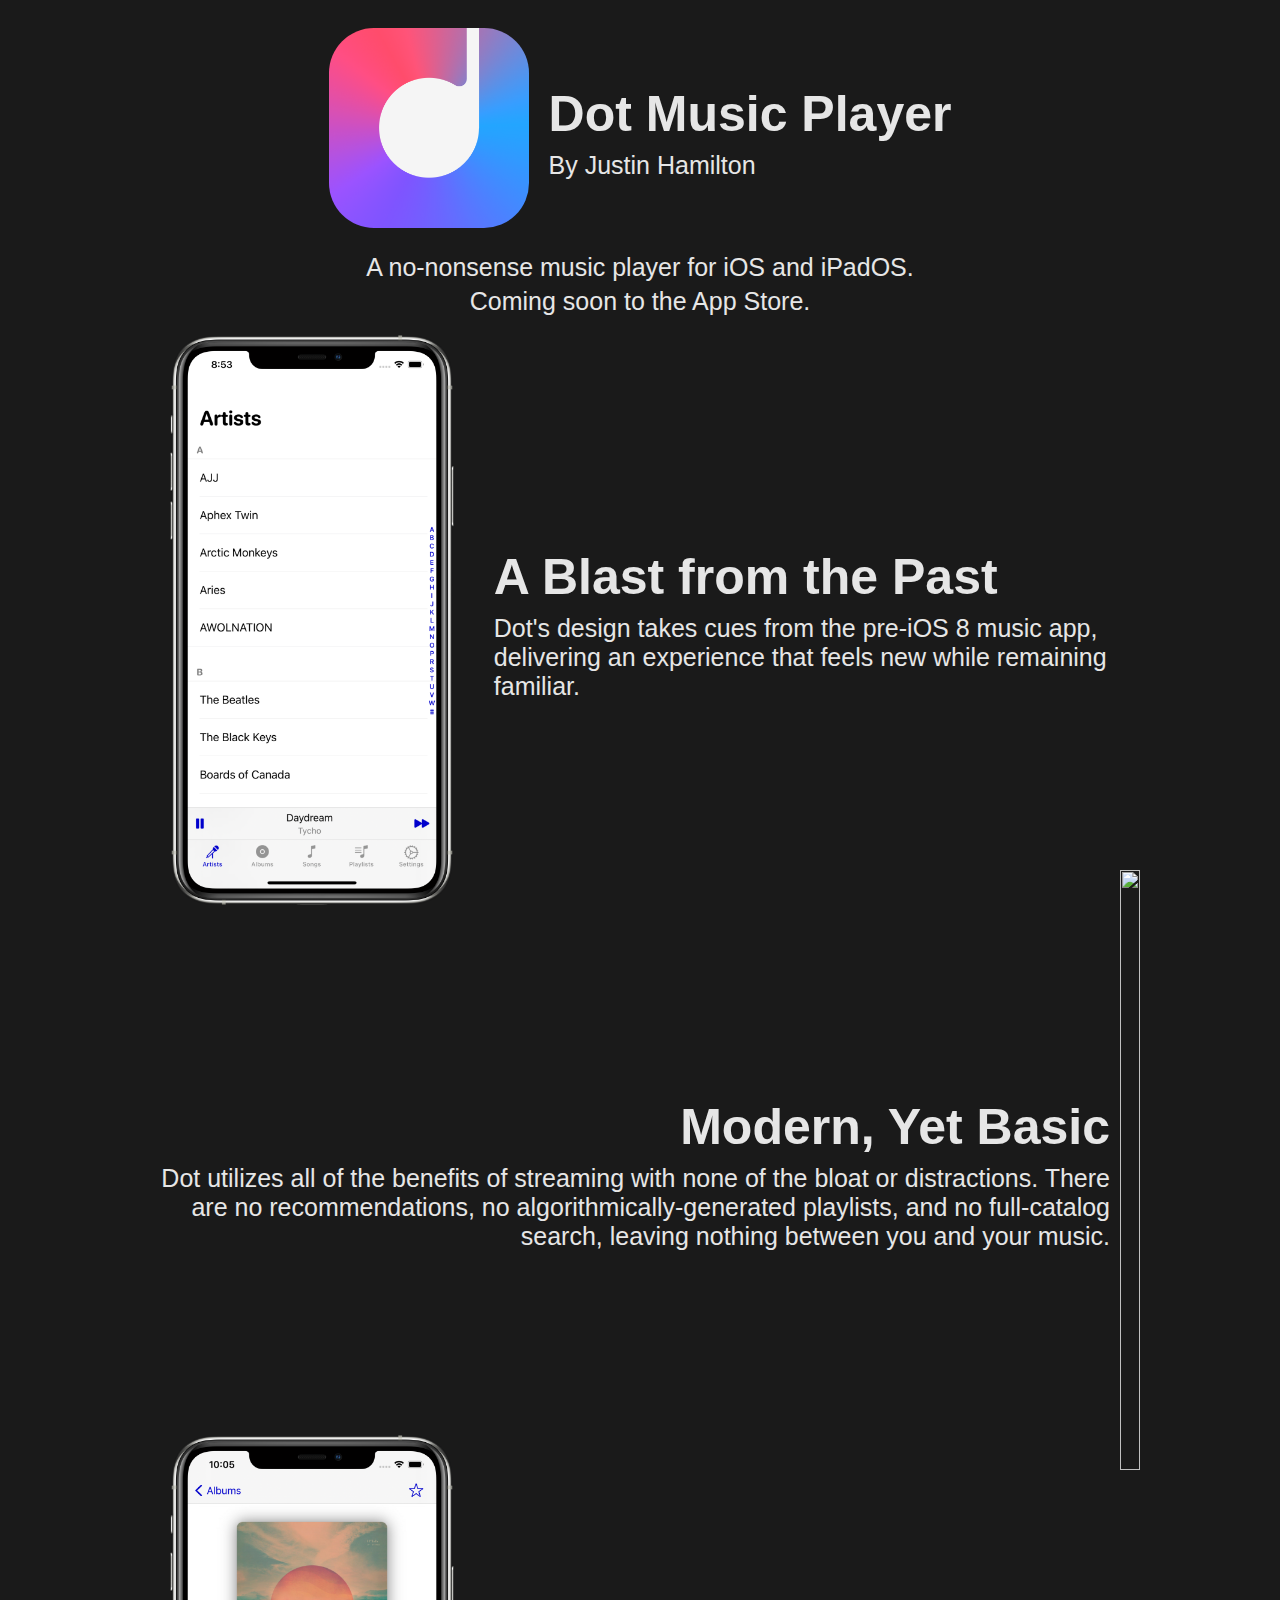
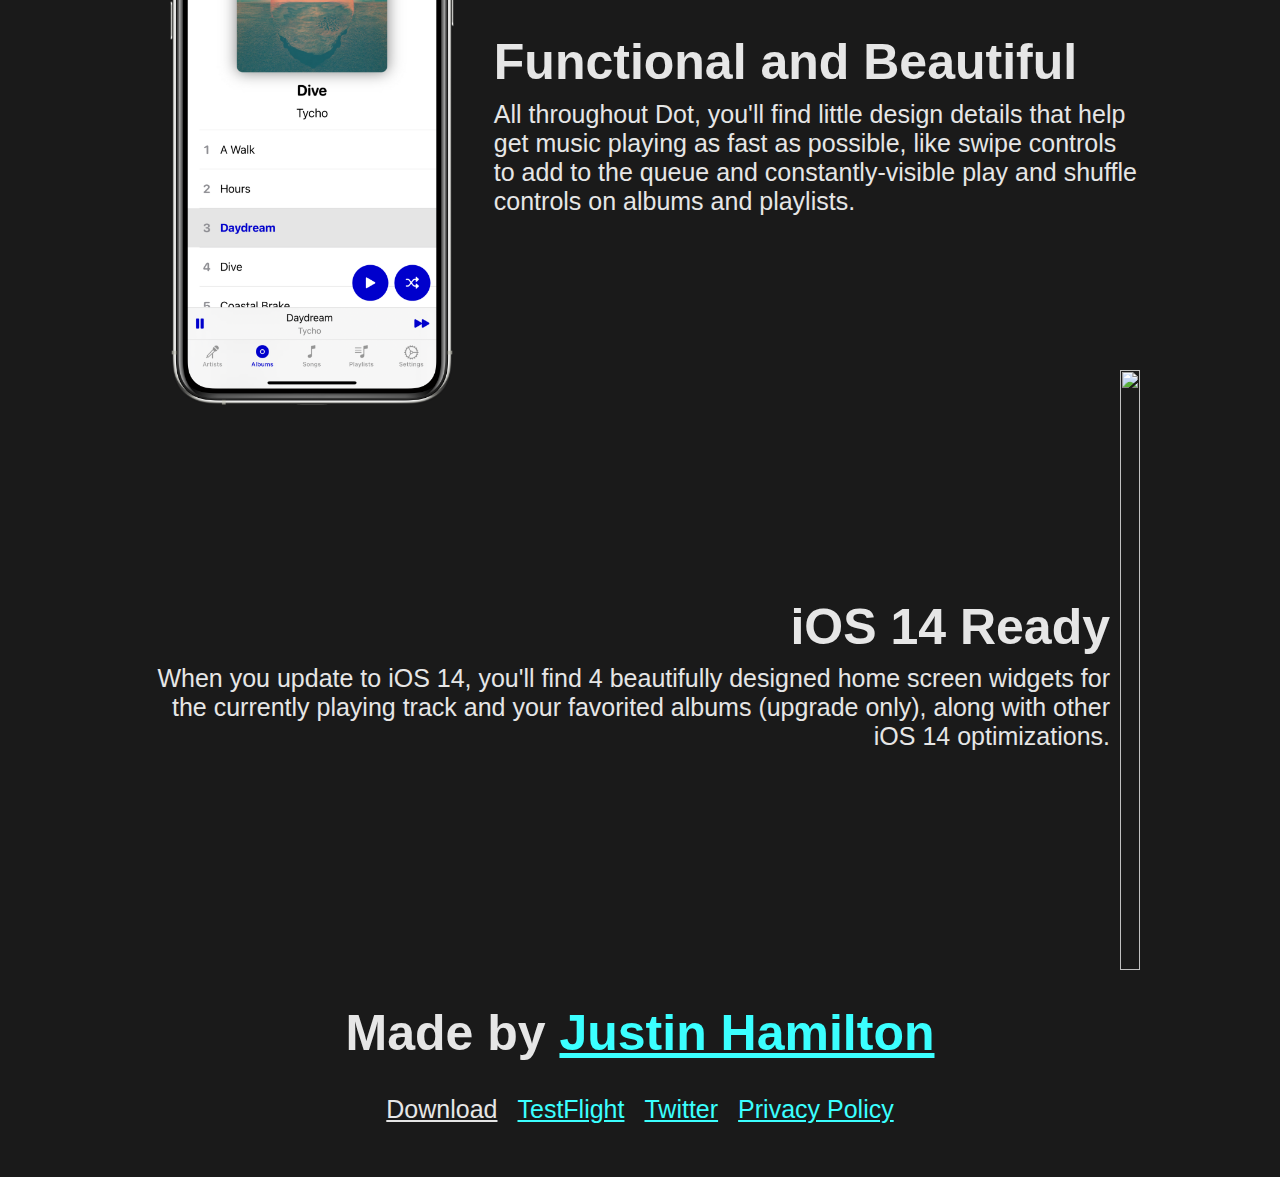
==== index.html @ 68a6c74d "made the site safe for work" ====
<html>
	<head>
		<link rel="icon" type="image/png" href="images/favicon.png">
		<link rel="stylesheet" type="text/css" href="style/style.css">
		<title>Dot Music Player</title>
	</head>
	<body>
		<div id="widthChecker">
			<div id="container">
				<div id="header">
					<img id="logo" src="images/logo.png"></img>
					<div id="headerTitles">
						<h1 id="title">Dot Music Player</h1>
						<p id="subtitle">By Justin Hamilton</p>
					</div>
				</div>
	
				<div id="summary">
					<p>A no-nonsense music player for iOS and iPadOS.</p>
					<p style="margin-top:-20px">Coming soon to the App Store.</p>
					<a href="" hidden><img id="downloadBadge" src="images/appstore.png"></img></a>
				</div>
		
				<br>
		
				<div id="featuresContainer">
					<div class="featureDisplayLeft">
						<div class="featurePreview">
							<img class="screenshot" src="images/sc1.png"></img>
						</div>
						<div class="featureDescriptionRight" textAlign="left">
							<h1 class="featureTitle">A Blast from the Past</h1>
							<p class="featureDescriptionSubtitle">Dot's design takes cues from the pre-iOS 8 music app, delivering an experience that feels new while remaining familiar.</p>
						</div>
					</div>
				
					<div class="featureDisplayRight">
						<div class="featureDescriptionLeft">
							<h1 class="featureTitle">Modern, Yet Basic</h1>
							<p class="featureDescriptionSubtitle">Dot utilizes all of the benefits of streaming with none of the bloat or distractions. There are no recommendations, no algorithmically-generated playlists, and no full-catalog search, leaving nothing between you and your music.</p>
						</div>
						<div class="featurePreview">
							<img class="screenshot" src="images/sc2.png"></img>
						</div>
					</div>
				
					<div class="featureDisplayLeft">
						<div class="featurePreview">
							<img class="screenshot" src="images/sc3.png"></img>
						</div>
						<div class="featureDescriptionRight" textAlign="left">
							<h1 class="featureTitle">Functional and Beautiful</h1>
							<p class="featureDescriptionSubtitle">All throughout Dot, you'll find little design details that help get music playing as fast as possible, like swipe controls to add to the queue and constantly-visible play and shuffle controls on albums and playlists.</p>
						</div>
					</div>
				
					<div class="featureDisplayRight">
						<div class="featureDescriptionLeft">
							<h1 class="featureTitle">iOS 14 Ready</h1>
							<p class="featureDescriptionSubtitle">When you update to iOS 14, you'll find 4 beautifully designed home screen widgets for the currently playing track and your favorited albums (upgrade only), along with other iOS 14 optimizations.</p>
						</div>
						<div class="featurePreview">
							<img class="screenshot" src="images/sc4.png"></img>
						</div>
					</div>
				</div>
			
				<div id="footer">
					<h1>Made by <a href="https://www.jwhamilton.co">Justin Hamilton</a></h1>
					<div id="footerLinks">
						<p id="firstLink" class="footerLink" style="text-decoration:underline; cursor:not-allowed">Download</p>
						<p class="footerLink"><a href="https://testflight.apple.com/join/w0tQbZ39">TestFlight</a></p>
						<p class="footerLink"><a href="https://www.twitter.com/jwhamilton_">Twitter</a></p>
						<p class="footerLink"><a href="/privacypolicy">Privacy Policy</a></p>
					</div>
				</div>
			</div>
		</div>
	</body>
</html>
---- style/style.css ----
/* GLOBAL */

body {
	text-align:center;
	font-family:Arial, Helvetica, sans-serif;
	background-color: #1a1a1a;
	color: #e6e6e6;
	font-size:25px;
}

#container {
	max-width:1000px;
	margin:20px;
}

#widthChecker {
	display: flex;
	align-items: center;
	justify-content: center;
	flex-direction: column;
}

/* HEADER */

#logo {
	width:200px;
	border-radius:45px;
}

#header {
	display: flex;
	justify-content:center;
	align-items:center;
}

#headerTitles {
	margin-left:20px;
	text-align:left;
}

#subtitle {
	margin-top:-25px;
}

/* SUMMARY */

#summary {
	max-width:1000px;
}

#downloadBadge {
	width:20%;
}

/* FOOTER */

#footerLinks {
	display: flex;
	flex-direction:row;
	align-items:center;
	justify-content:center;
	margin-top:-25px;
}

.footerLink {
	padding: 0px 10px 0px 10px;
}

/* FEATURES */

.featureDescriptionSubtitle {
	margin-top:-25px;
}

#featuresContainer {
	max-width:1500px;
}	

.featureDisplayLeft {
	margin-top:-50px;
	display:flex;
	justify-content: left;
	align-items: center;
	height:600px;
}

.featureDisplayRight {
	margin-top:-50px;
	display:flex;
	justify-content: right;
	align-items: center;
	height:600px;
}

.featureDescriptionRight {
	display: flex;
	justify-content: center;
	text-align:left;
	flex-direction:column;
	height: 100%;
	margin-left:10px;
}

.featureDescriptionLeft {
	display: flex;
	justify-content: center;
	text-align:right;
	flex-direction:column;
	height: 100%;
	margin-right:10px;
}

.featurePreview {
	height: 100%;
}

.screenshot {
	height:100%;
}

/* LINKS */

a {
	color: #3bffff;
}

a:hover {
	color:#ff6666;
}

/* RESIZE */

@media (max-width:800px) {
	#widthChecker {
		display: relative;
		width:100%;
	}
	
	#header {
		flex-direction:column;
	}
	
	#headerTitles {
		text-align:center;
	}
	
	.featureDisplay {
		height:auto;
	}
	
	.screenshot {
		width:80vw;
		max-width:500px;
	}
	
	.featureDisplayLeft {
		margin-top:0px;
		flex-direction:column-reverse;
		height:auto;
	}
	
	.featureDescriptionLeft, .featureDescriptionRight {
		text-align:center;
	}
	
	.featureDisplayRight {
		margin-top:0px;
		flex-direction:column;
		height:auto;
	}
}

@media (max-width:500px) {
	
	
	#footerLinks {
		flex-direction:column;
	}
	
	.footerLink {
		margin-top:-5px;
	}
	
	#firstLink {
		margin-top:10px;
	}
}
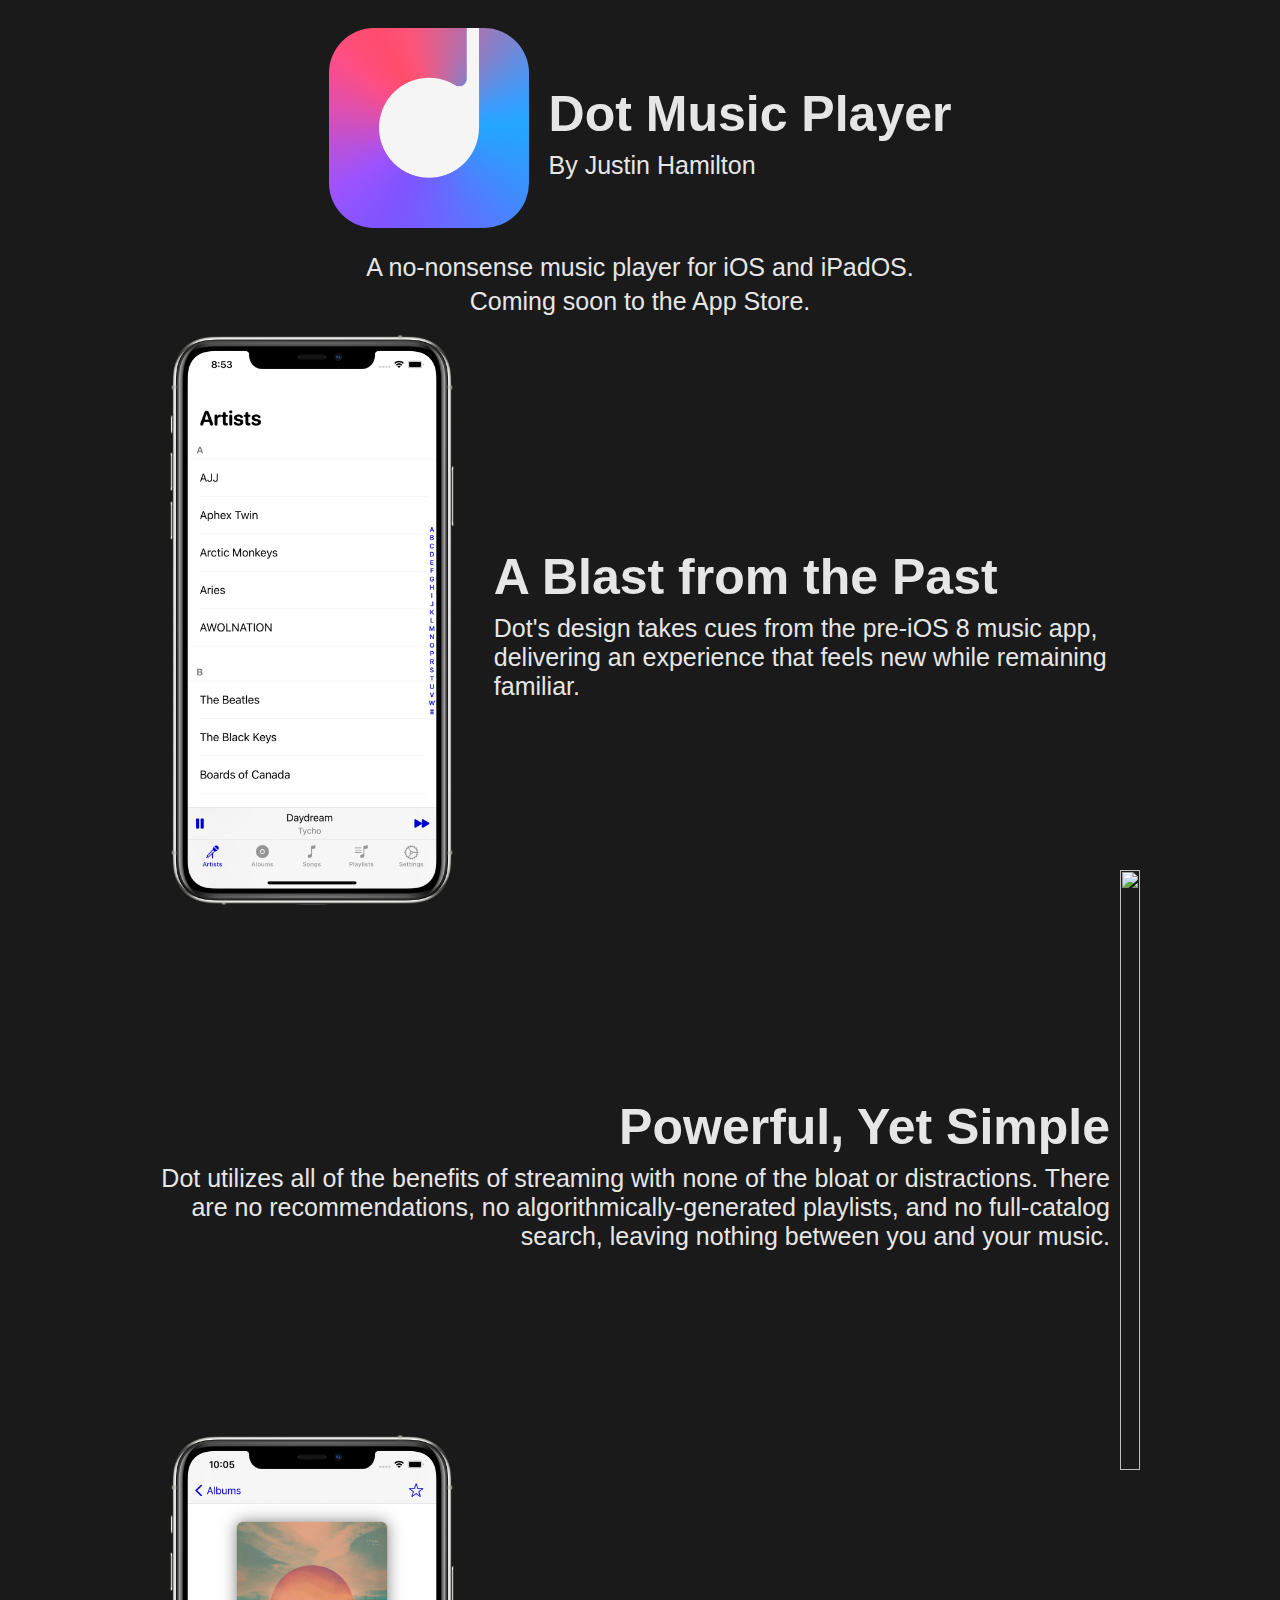
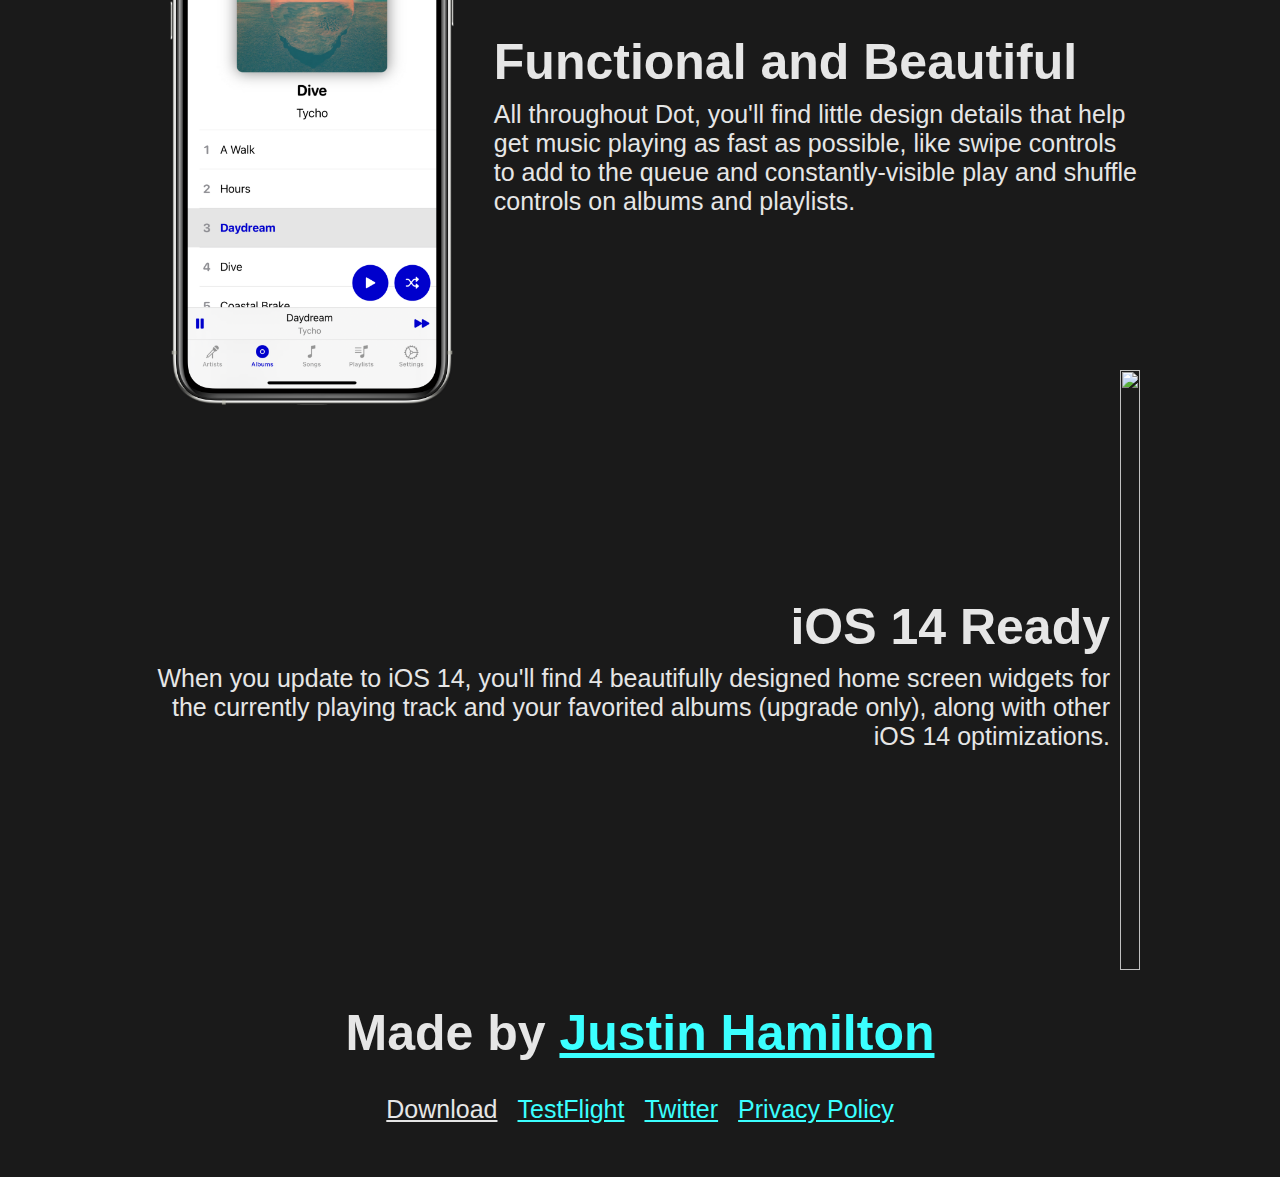
==== commit 955a0cf6: "wording" ====
--- a/index.html
+++ b/index.html
@@ -36,7 +36,7 @@
 				
 					<div class="featureDisplayRight">
 						<div class="featureDescriptionLeft">
-							<h1 class="featureTitle">Modern, Yet Basic</h1>
+							<h1 class="featureTitle">Powerful, Yet Simple</h1>
 							<p class="featureDescriptionSubtitle">Dot utilizes all of the benefits of streaming with none of the bloat or distractions. There are no recommendations, no algorithmically-generated playlists, and no full-catalog search, leaving nothing between you and your music.</p>
 						</div>
 						<div class="featurePreview">
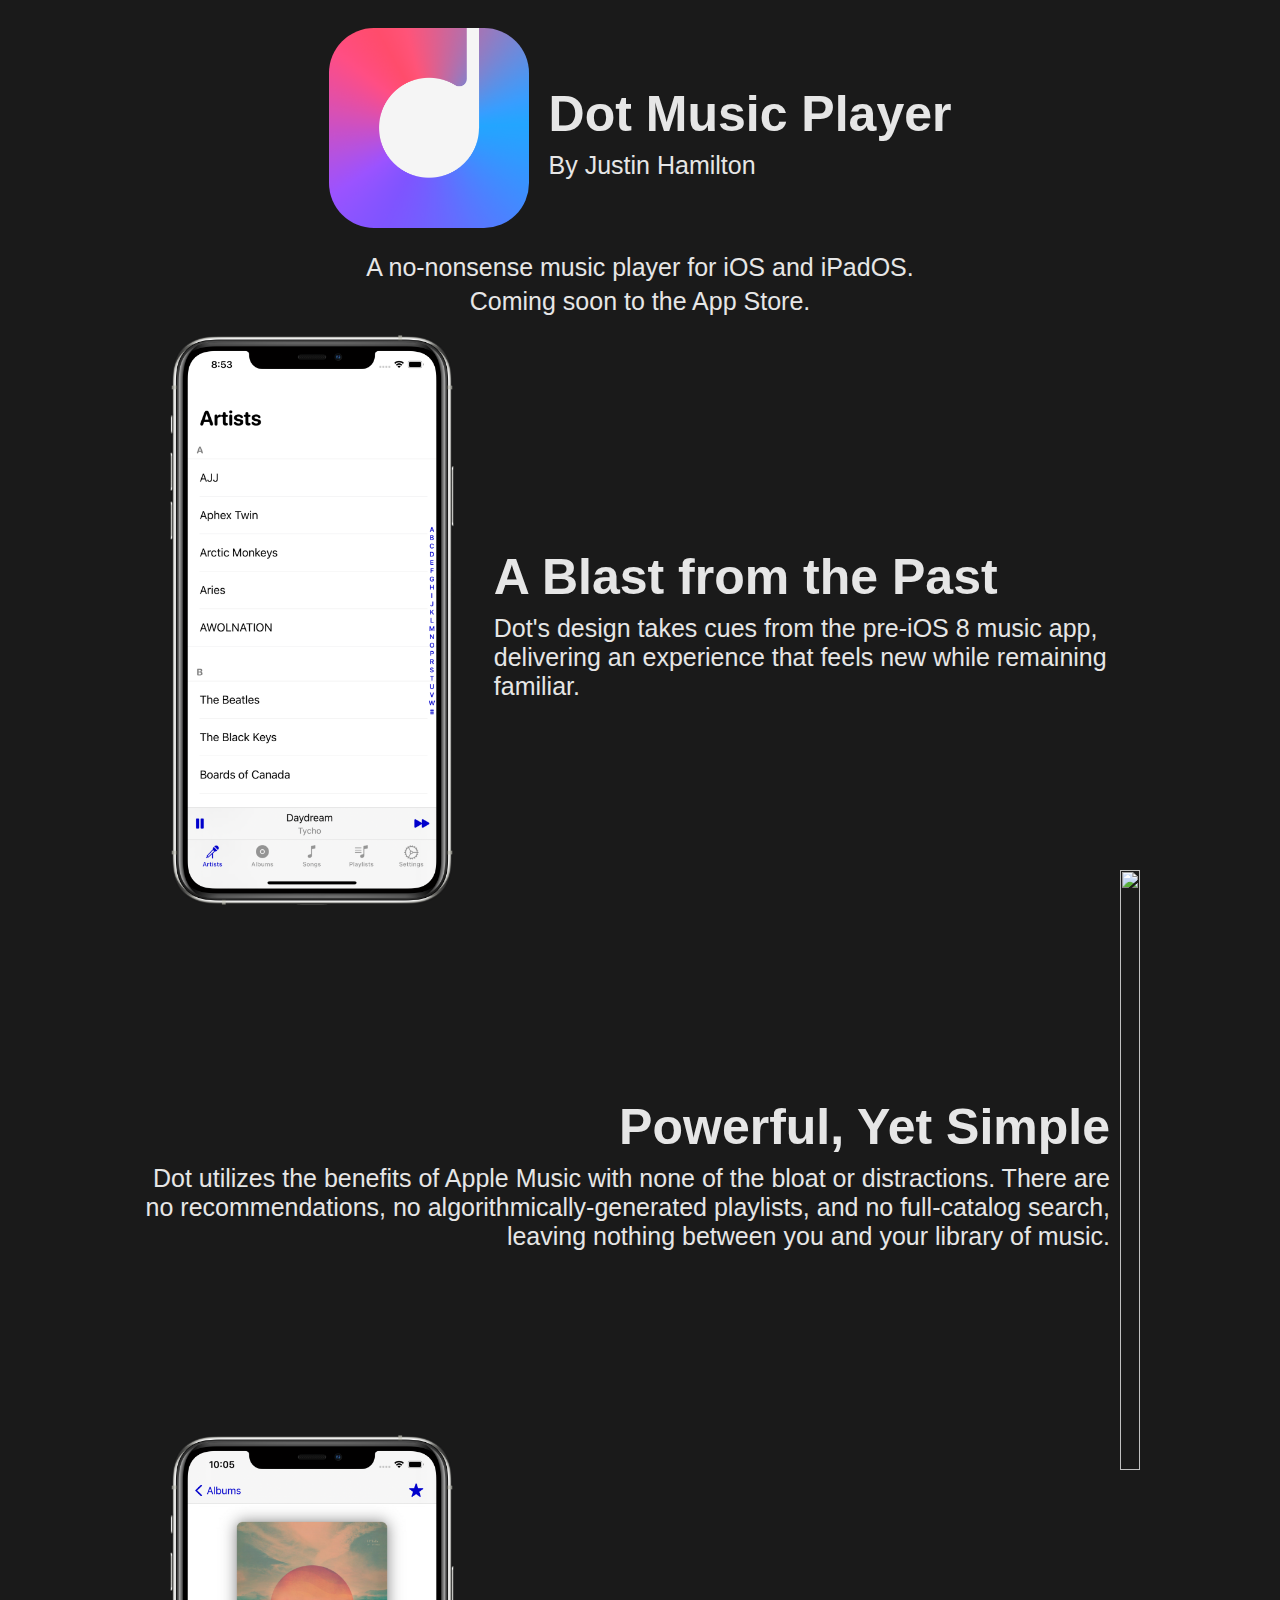
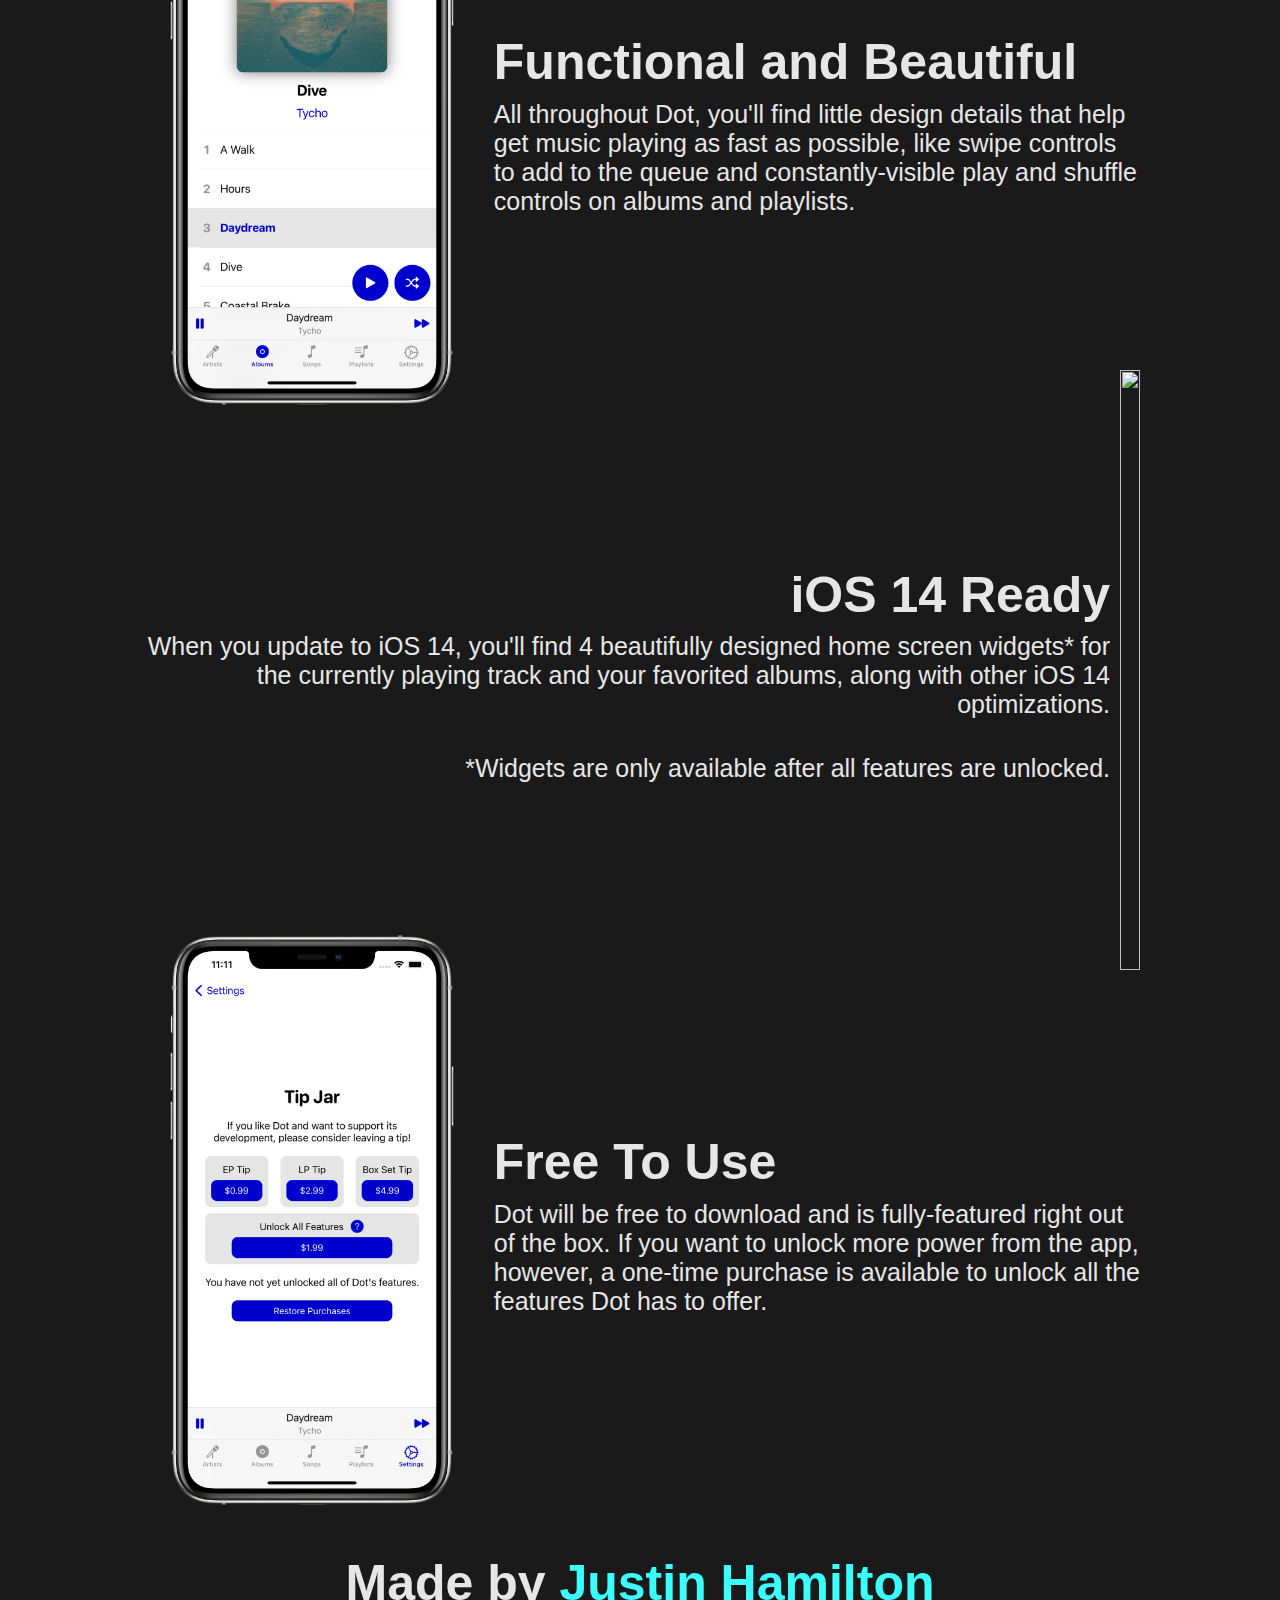
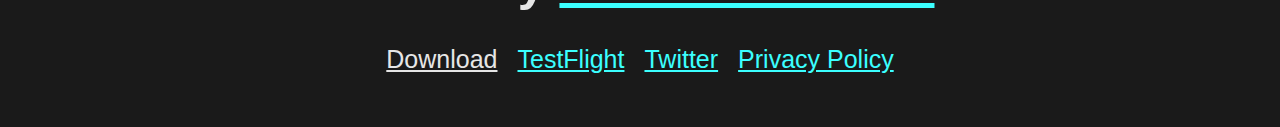
==== commit 57574c7a: "added pricing" ====
--- a/index.html
+++ b/index.html
@@ -37,7 +37,7 @@
 					<div class="featureDisplayRight">
 						<div class="featureDescriptionLeft">
 							<h1 class="featureTitle">Powerful, Yet Simple</h1>
-							<p class="featureDescriptionSubtitle">Dot utilizes all of the benefits of streaming with none of the bloat or distractions. There are no recommendations, no algorithmically-generated playlists, and no full-catalog search, leaving nothing between you and your music.</p>
+							<p class="featureDescriptionSubtitle">Dot utilizes the benefits of Apple Music with none of the bloat or distractions. There are no recommendations, no algorithmically-generated playlists, and no full-catalog search, leaving nothing between you and your library of music.</p>
 						</div>
 						<div class="featurePreview">
 							<img class="screenshot" src="images/sc2.png"></img>
@@ -57,10 +57,21 @@
 					<div class="featureDisplayRight">
 						<div class="featureDescriptionLeft">
 							<h1 class="featureTitle">iOS 14 Ready</h1>
-							<p class="featureDescriptionSubtitle">When you update to iOS 14, you'll find 4 beautifully designed home screen widgets for the currently playing track and your favorited albums (upgrade only), along with other iOS 14 optimizations.</p>
+							<p class="featureDescriptionSubtitle">When you update to iOS 14, you'll find 4 beautifully designed home screen widgets* for the currently playing track and your favorited albums, along with other iOS 14 optimizations.</p>
+							<p class="featureDescriptionSubtitle" style="font-size:25px; margin-top:10px;">*Widgets are only available after all features are unlocked.</p>
 						</div>
 						<div class="featurePreview">
 							<img class="screenshot" src="images/sc4.png"></img>
+						</div>
+					</div>
+					
+					<div class="featureDisplayLeft">
+						<div class="featurePreview">
+							<img class="screenshot" src="images/sc5.png"></img>
+						</div>
+						<div class="featureDescriptionRight" textAlign="left">
+							<h1 class="featureTitle">Free To Use</h1>
+							<p class="featureDescriptionSubtitle">Dot will be free to download and is fully-featured right out of the box. If you want to unlock more power from the app, however, a one-time purchase is available to unlock all the features Dot has to offer.</p>
 						</div>
 					</div>
 				</div>
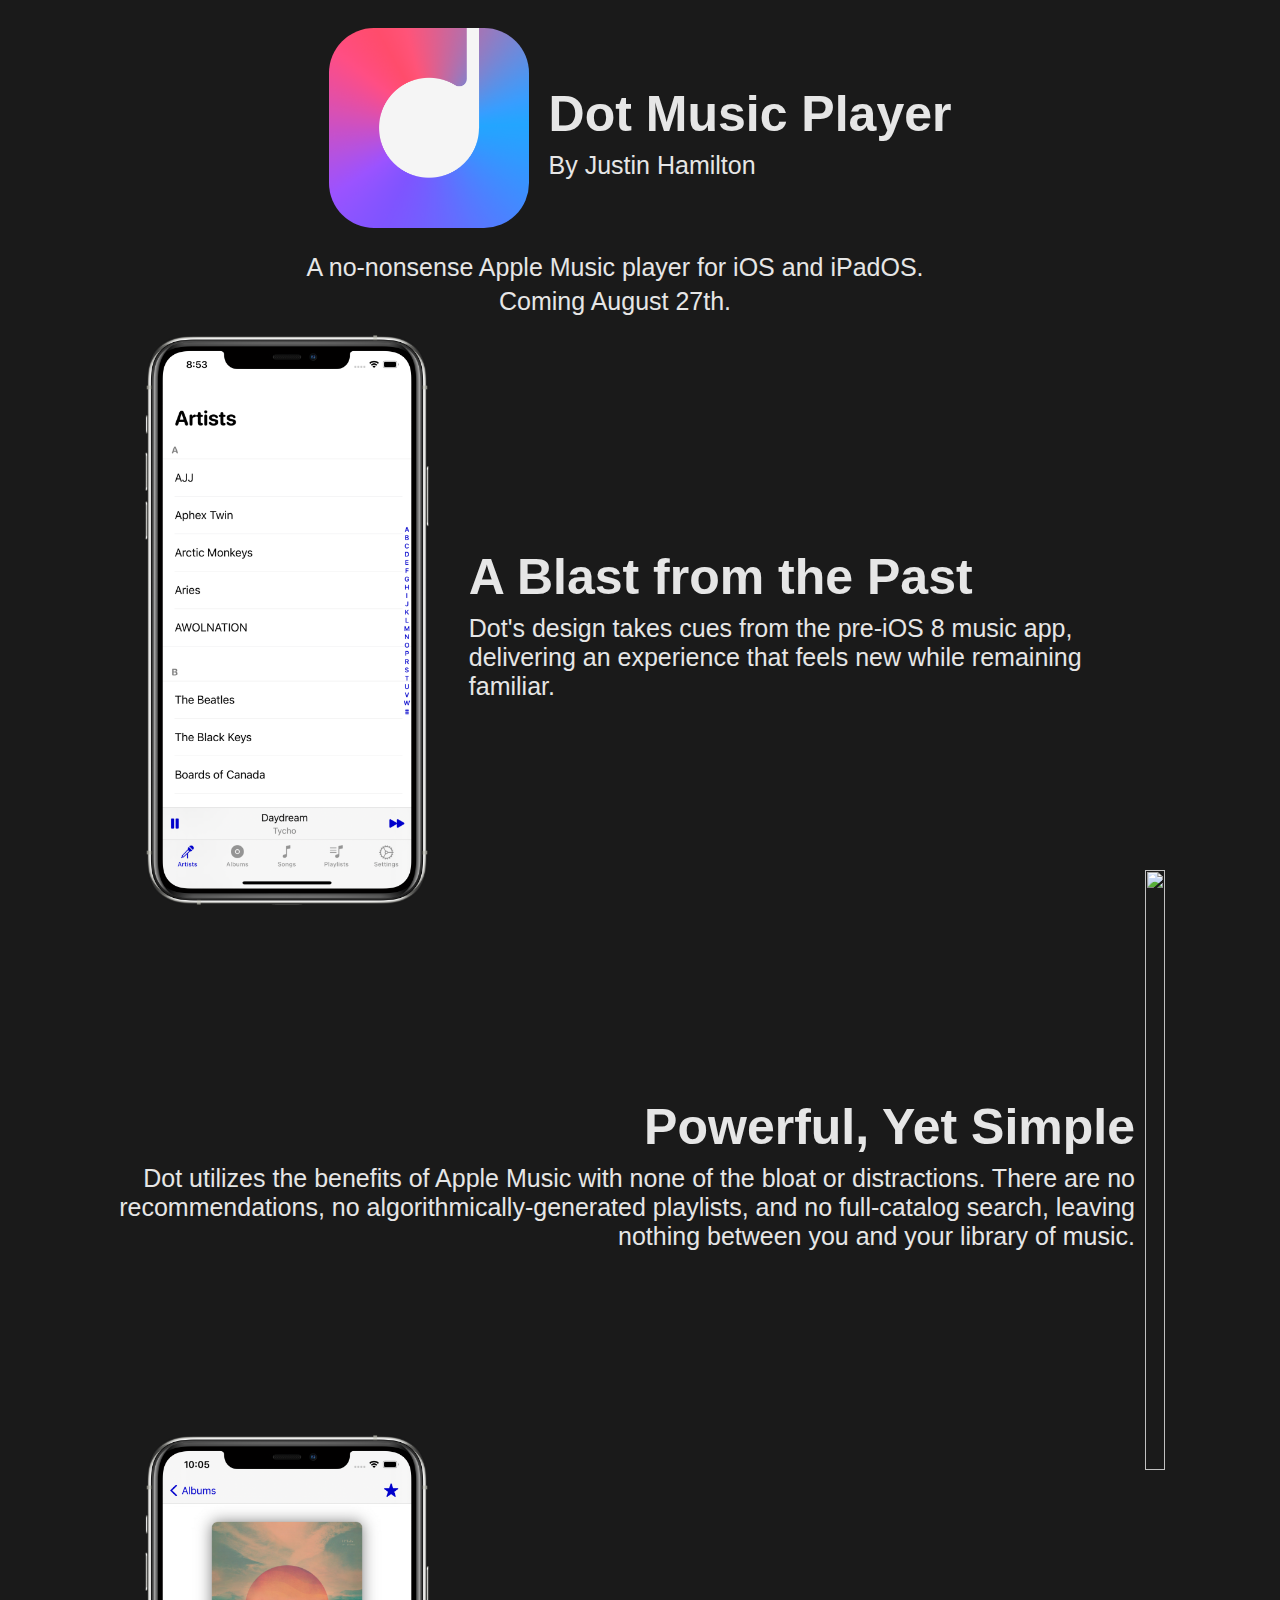
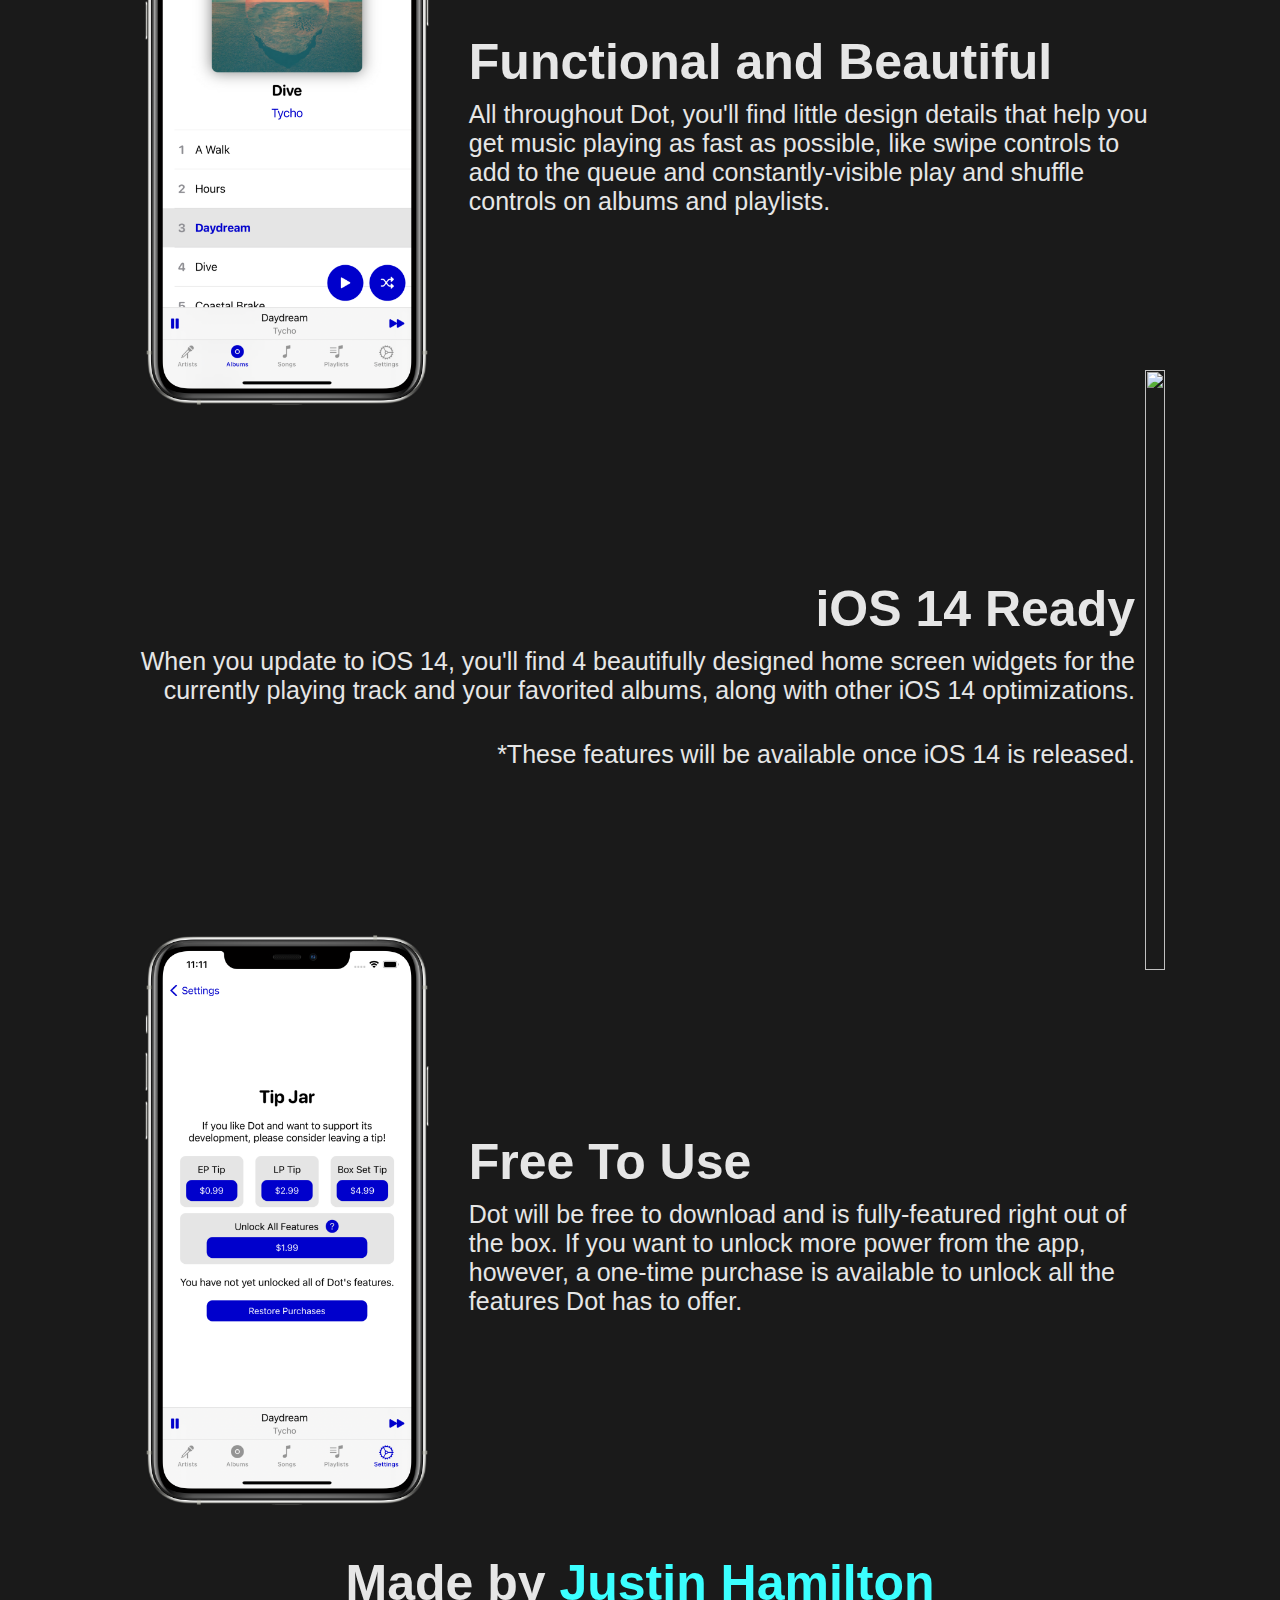
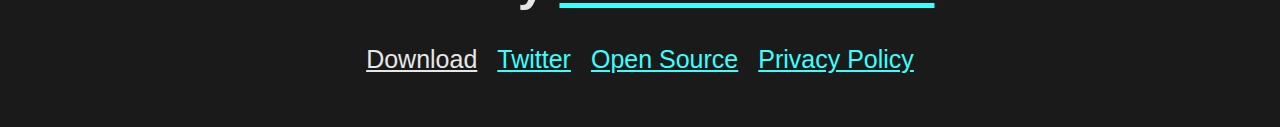
==== commit 6b1c4e66: "ios 14 wording" ====
--- a/index.html
+++ b/index.html
@@ -16,9 +16,9 @@
 				</div>
 	
 				<div id="summary">
-					<p>A no-nonsense music player for iOS and iPadOS.</p>
-					<p style="margin-top:-20px">Coming soon to the App Store.</p>
-					<a href="" hidden><img id="downloadBadge" src="images/appstore.png"></img></a>
+					<p>A no-nonsense Apple Music player for iOS and iPadOS.</p>
+					<p style="margin-top:-20px">Coming August 27th.</p>
+<!-- 					<a href=""><img id="downloadBadge" src="images/preorder.png"></img></a> -->
 				</div>
 		
 				<br>
@@ -50,15 +50,15 @@
 						</div>
 						<div class="featureDescriptionRight" textAlign="left">
 							<h1 class="featureTitle">Functional and Beautiful</h1>
-							<p class="featureDescriptionSubtitle">All throughout Dot, you'll find little design details that help get music playing as fast as possible, like swipe controls to add to the queue and constantly-visible play and shuffle controls on albums and playlists.</p>
+							<p class="featureDescriptionSubtitle">All throughout Dot, you'll find little design details that help you get music playing as fast as possible, like swipe controls to add to the queue and constantly-visible play and shuffle controls on albums and playlists.</p>
 						</div>
 					</div>
 				
 					<div class="featureDisplayRight">
 						<div class="featureDescriptionLeft">
 							<h1 class="featureTitle">iOS 14 Ready</h1>
-							<p class="featureDescriptionSubtitle">When you update to iOS 14, you'll find 4 beautifully designed home screen widgets* for the currently playing track and your favorited albums, along with other iOS 14 optimizations.</p>
-							<p class="featureDescriptionSubtitle" style="font-size:25px; margin-top:10px;">*Widgets are only available after all features are unlocked.</p>
+							<p class="featureDescriptionSubtitle">When you update to iOS 14, you'll find 4 beautifully designed home screen widgets for the currently playing track and your favorited albums, along with other iOS 14 optimizations.</p>
+							<p class="featureDescriptionSubtitle" style="font-size:25px; margin-top:10px;">*These features will be available once iOS 14 is released.</p>
 						</div>
 						<div class="featurePreview">
 							<img class="screenshot" src="images/sc4.png"></img>
@@ -80,8 +80,9 @@
 					<h1>Made by <a href="https://www.jwhamilton.co">Justin Hamilton</a></h1>
 					<div id="footerLinks">
 						<p id="firstLink" class="footerLink" style="text-decoration:underline; cursor:not-allowed">Download</p>
-						<p class="footerLink"><a href="https://testflight.apple.com/join/w0tQbZ39">TestFlight</a></p>
+<!-- 						<p class="footerLink"><a href="https://testflight.apple.com/join/w0tQbZ39">TestFlight</a></p> -->
 						<p class="footerLink"><a href="https://www.twitter.com/jwhamilton_">Twitter</a></p>
+						<p class="footerLink"><a href="/opensource">Open Source</a></p>
 						<p class="footerLink"><a href="/privacypolicy">Privacy Policy</a></p>
 					</div>
 				</div>
--- a/style/style.css
+++ b/style/style.css
@@ -9,7 +9,7 @@
 }
 
 #container {
-	max-width:1000px;
+	max-width:1050px;
 	margin:20px;
 }
 
@@ -184,4 +184,4 @@
 	#firstLink {
 		margin-top:10px;
 	}
-}+}
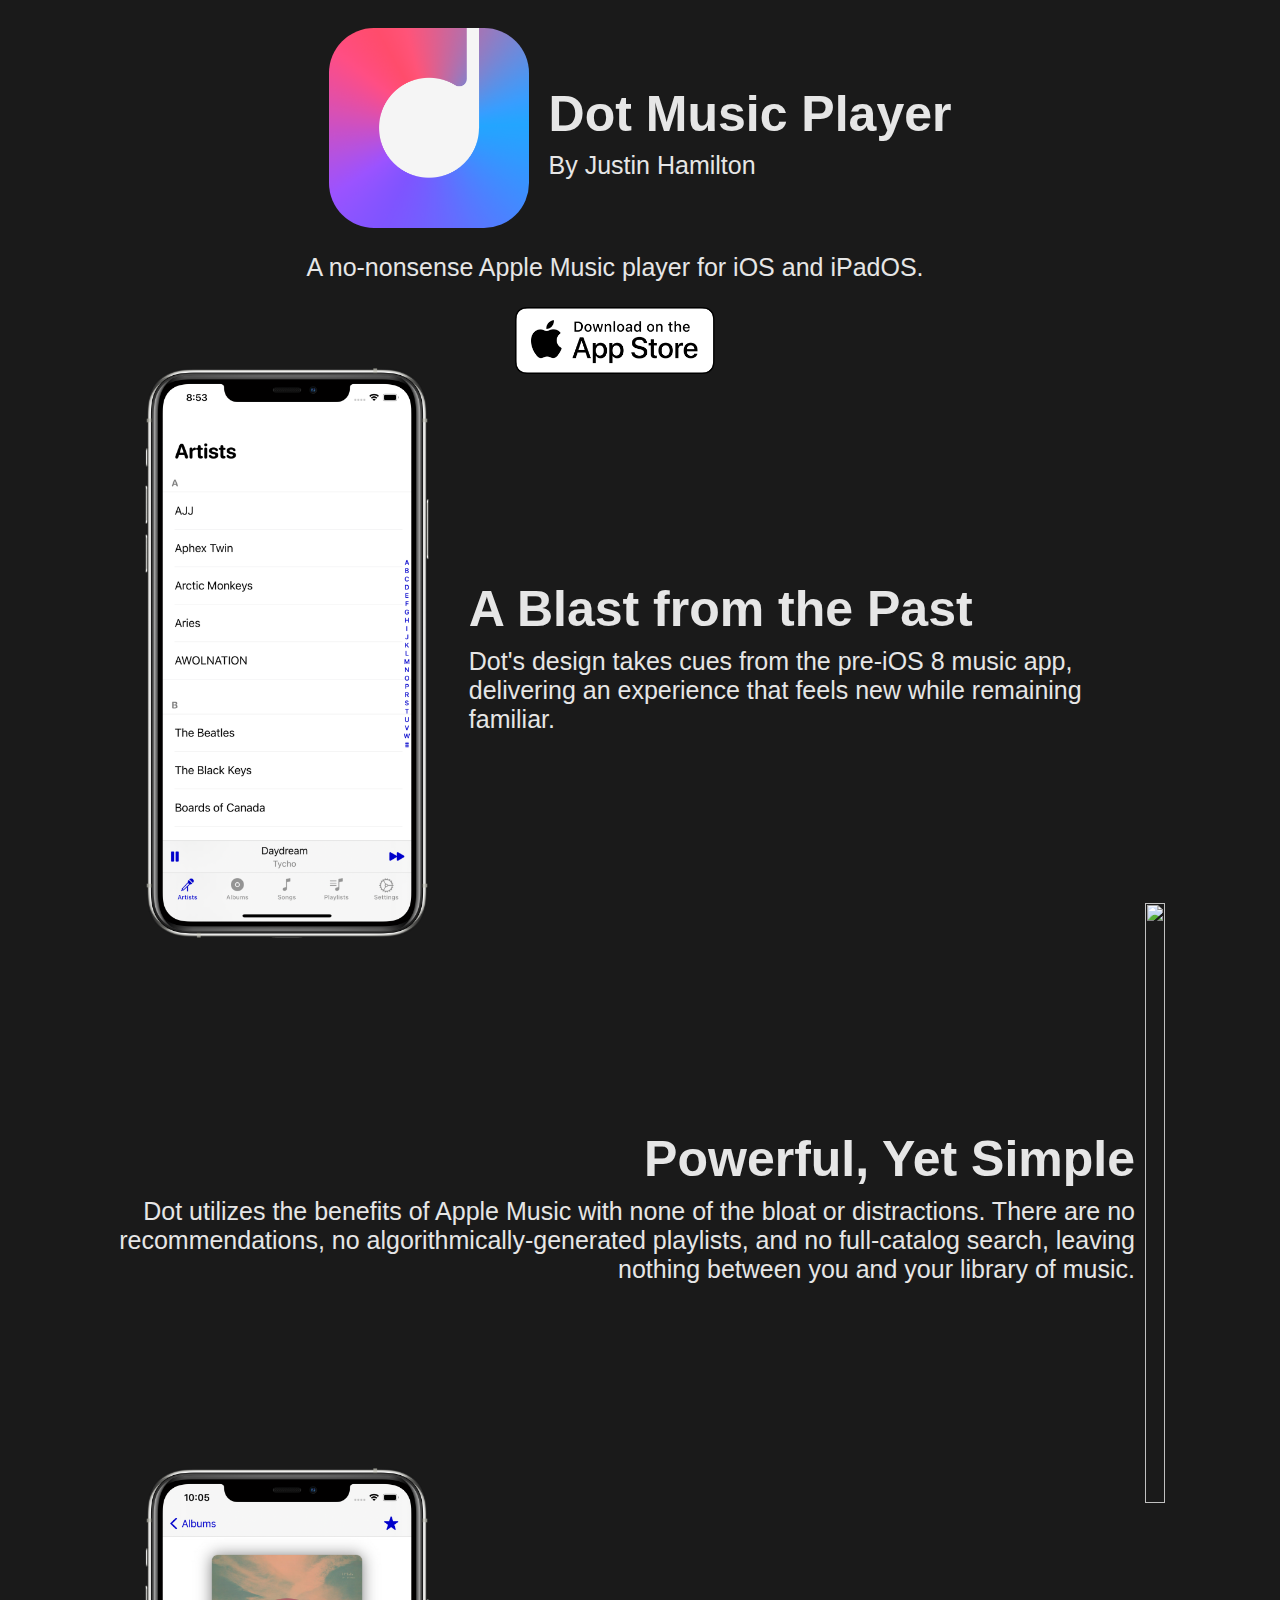
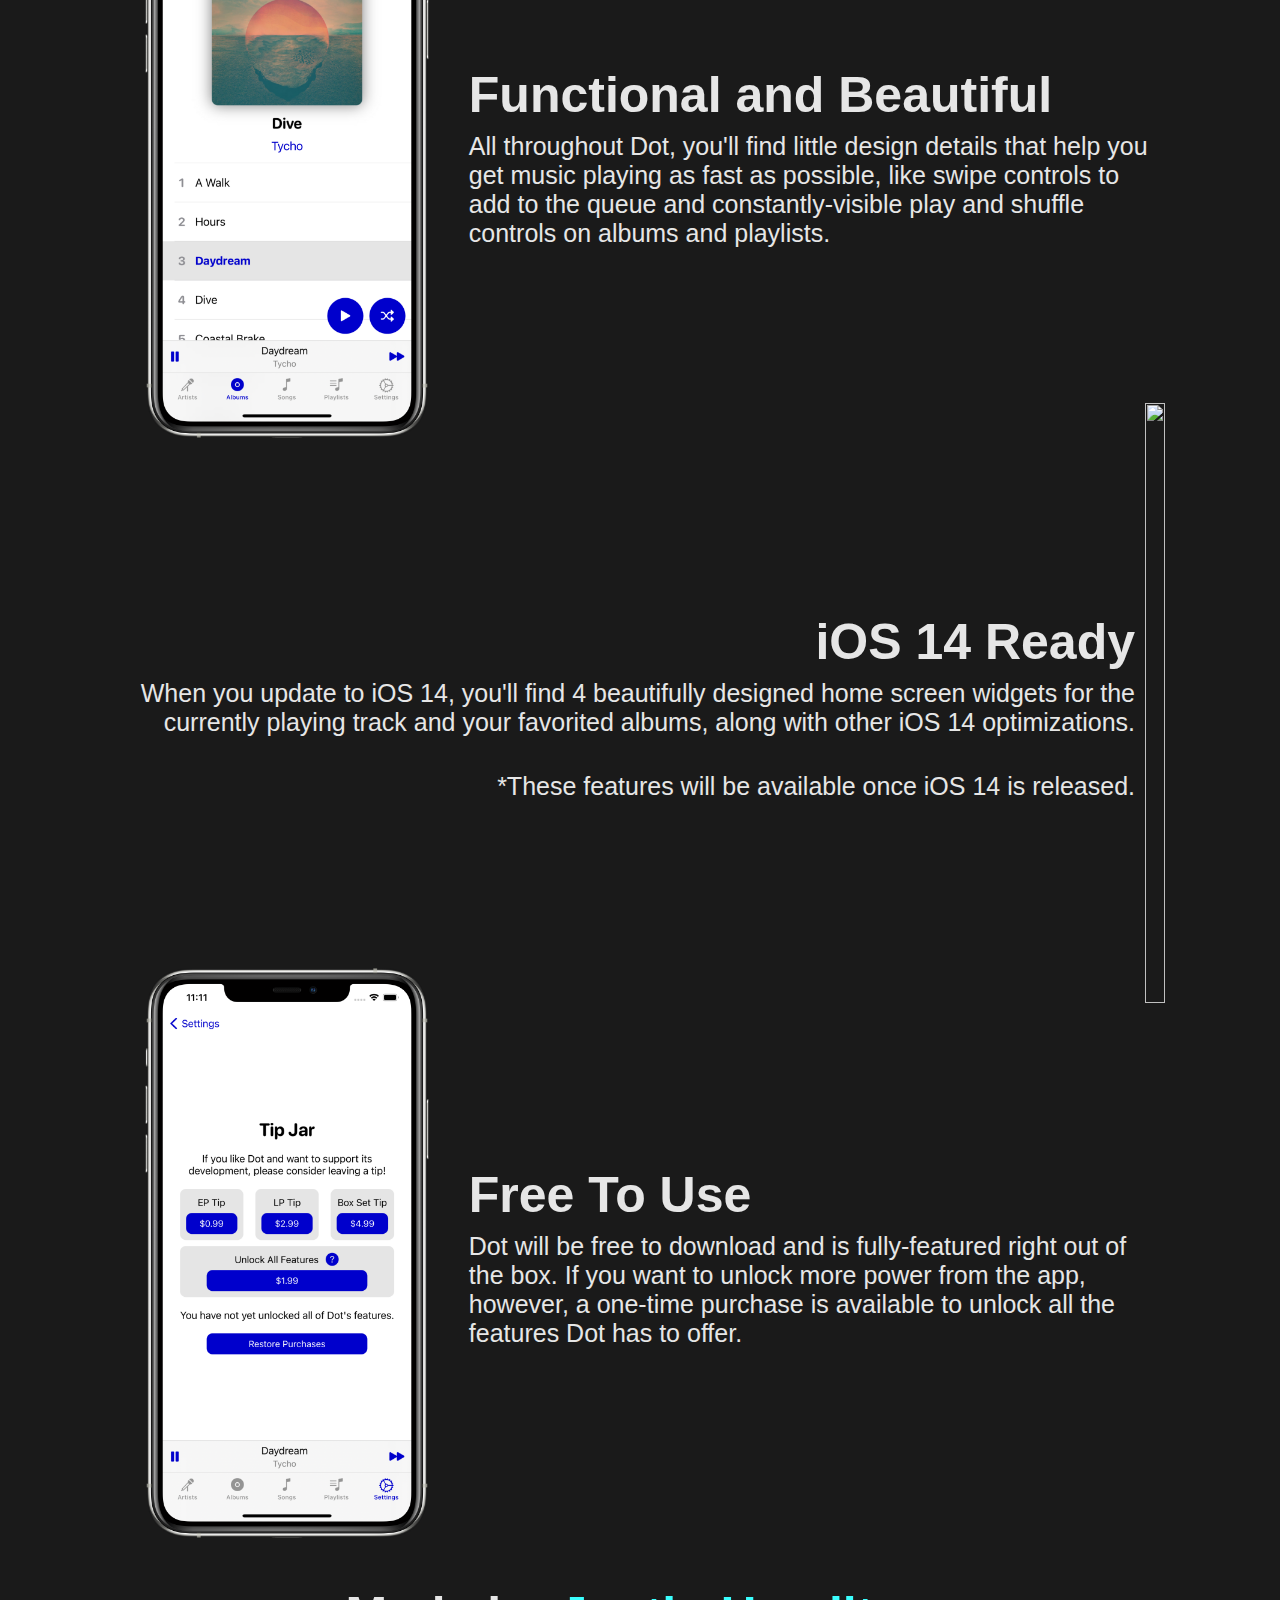
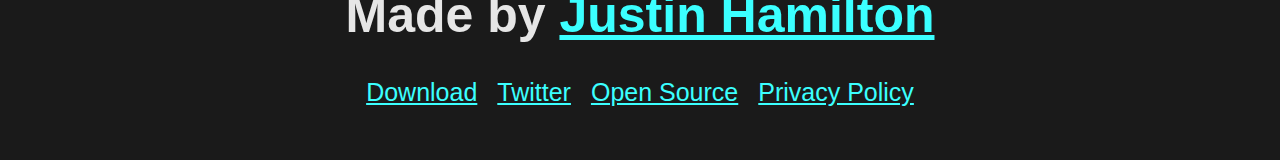
==== commit 66950b04: "added download" ====
--- a/index.html
+++ b/index.html
@@ -17,8 +17,7 @@
 	
 				<div id="summary">
 					<p>A no-nonsense Apple Music player for iOS and iPadOS.</p>
-					<p style="margin-top:-20px">Coming August 27th.</p>
-<!-- 					<a href=""><img id="downloadBadge" src="images/preorder.png"></img></a> -->
+					<a href="https://apps.apple.com/us/app/id1510755057"><img id="downloadBadge" src="images/appstore.png"></img></a>
 				</div>
 		
 				<br>
@@ -79,8 +78,7 @@
 				<div id="footer">
 					<h1>Made by <a href="https://www.jwhamilton.co">Justin Hamilton</a></h1>
 					<div id="footerLinks">
-						<p id="firstLink" class="footerLink" style="text-decoration:underline; cursor:not-allowed">Download</p>
-<!-- 						<p class="footerLink"><a href="https://testflight.apple.com/join/w0tQbZ39">TestFlight</a></p> -->
+						<a href="https://apps.apple.com/us/app/id1510755057"><p id="firstLink" class="footerLink">Download</p></a>
 						<p class="footerLink"><a href="https://www.twitter.com/jwhamilton_">Twitter</a></p>
 						<p class="footerLink"><a href="/opensource">Open Source</a></p>
 						<p class="footerLink"><a href="/privacypolicy">Privacy Policy</a></p>
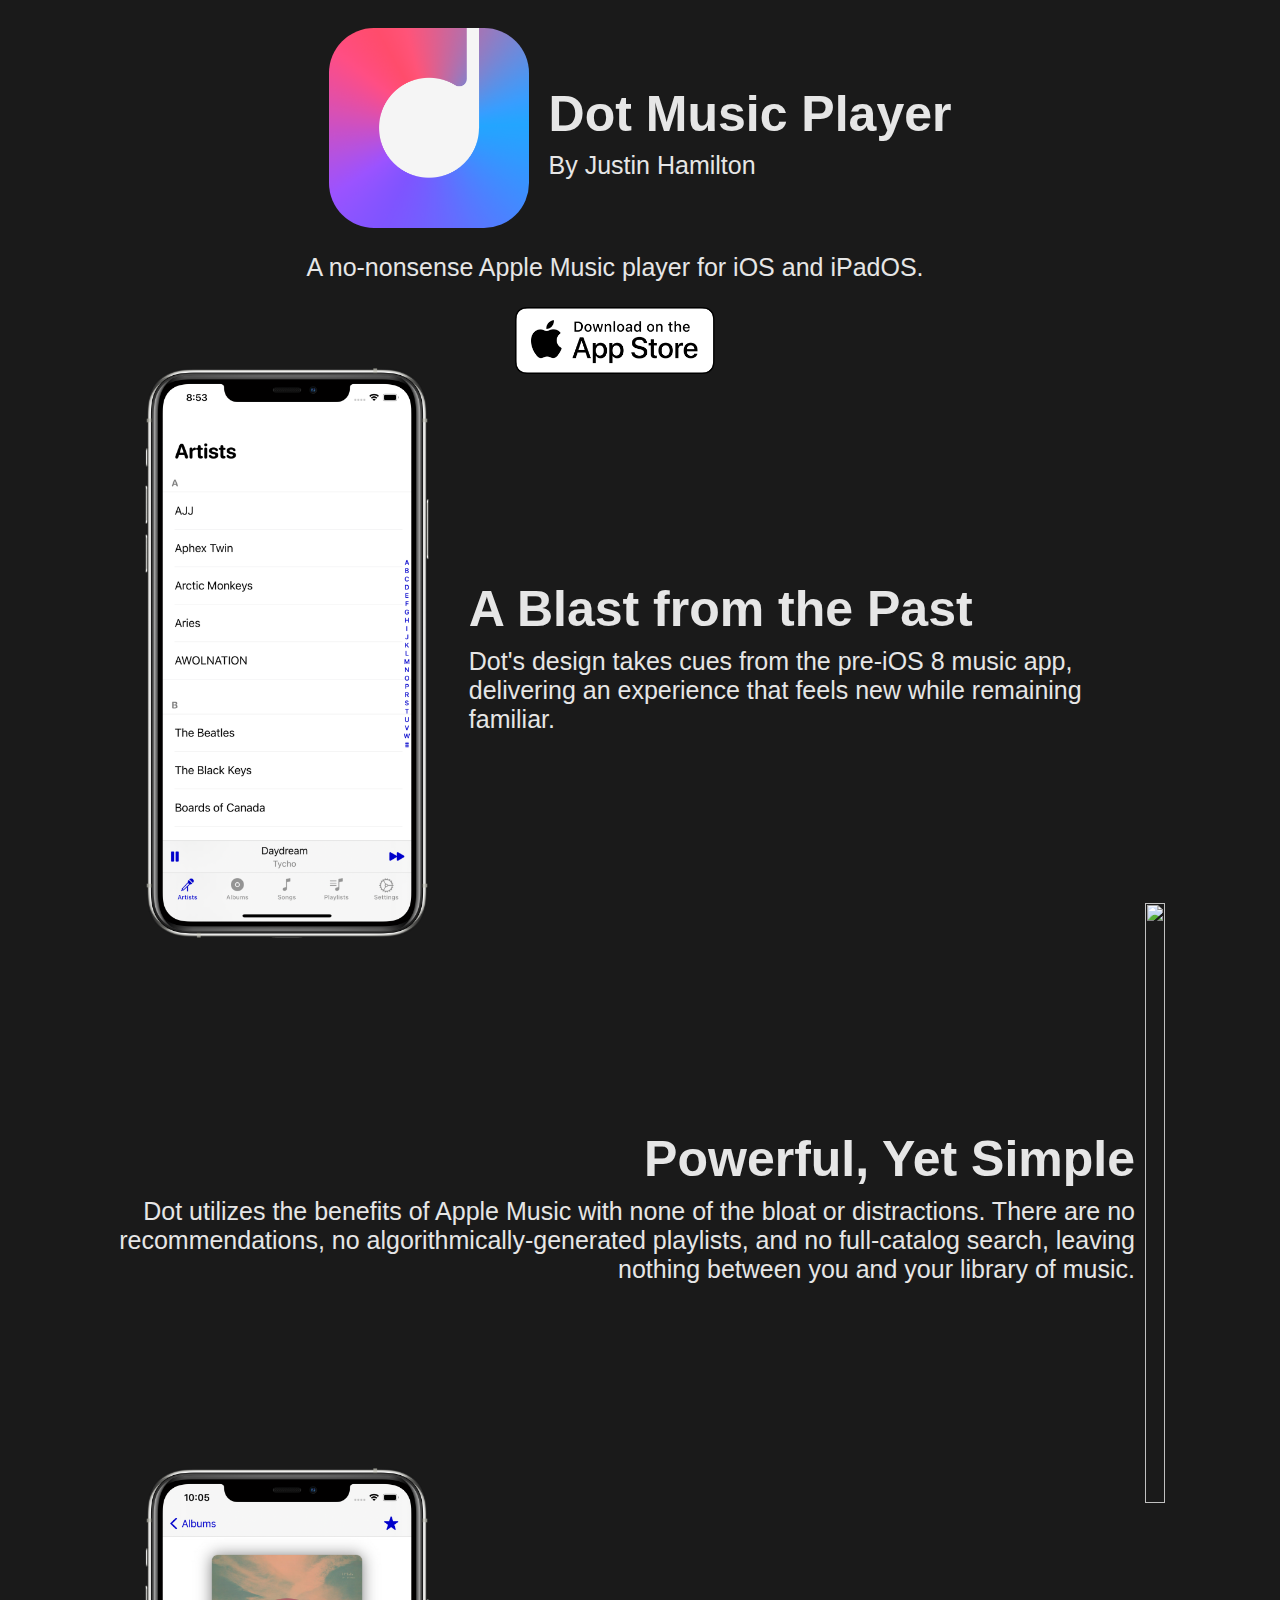
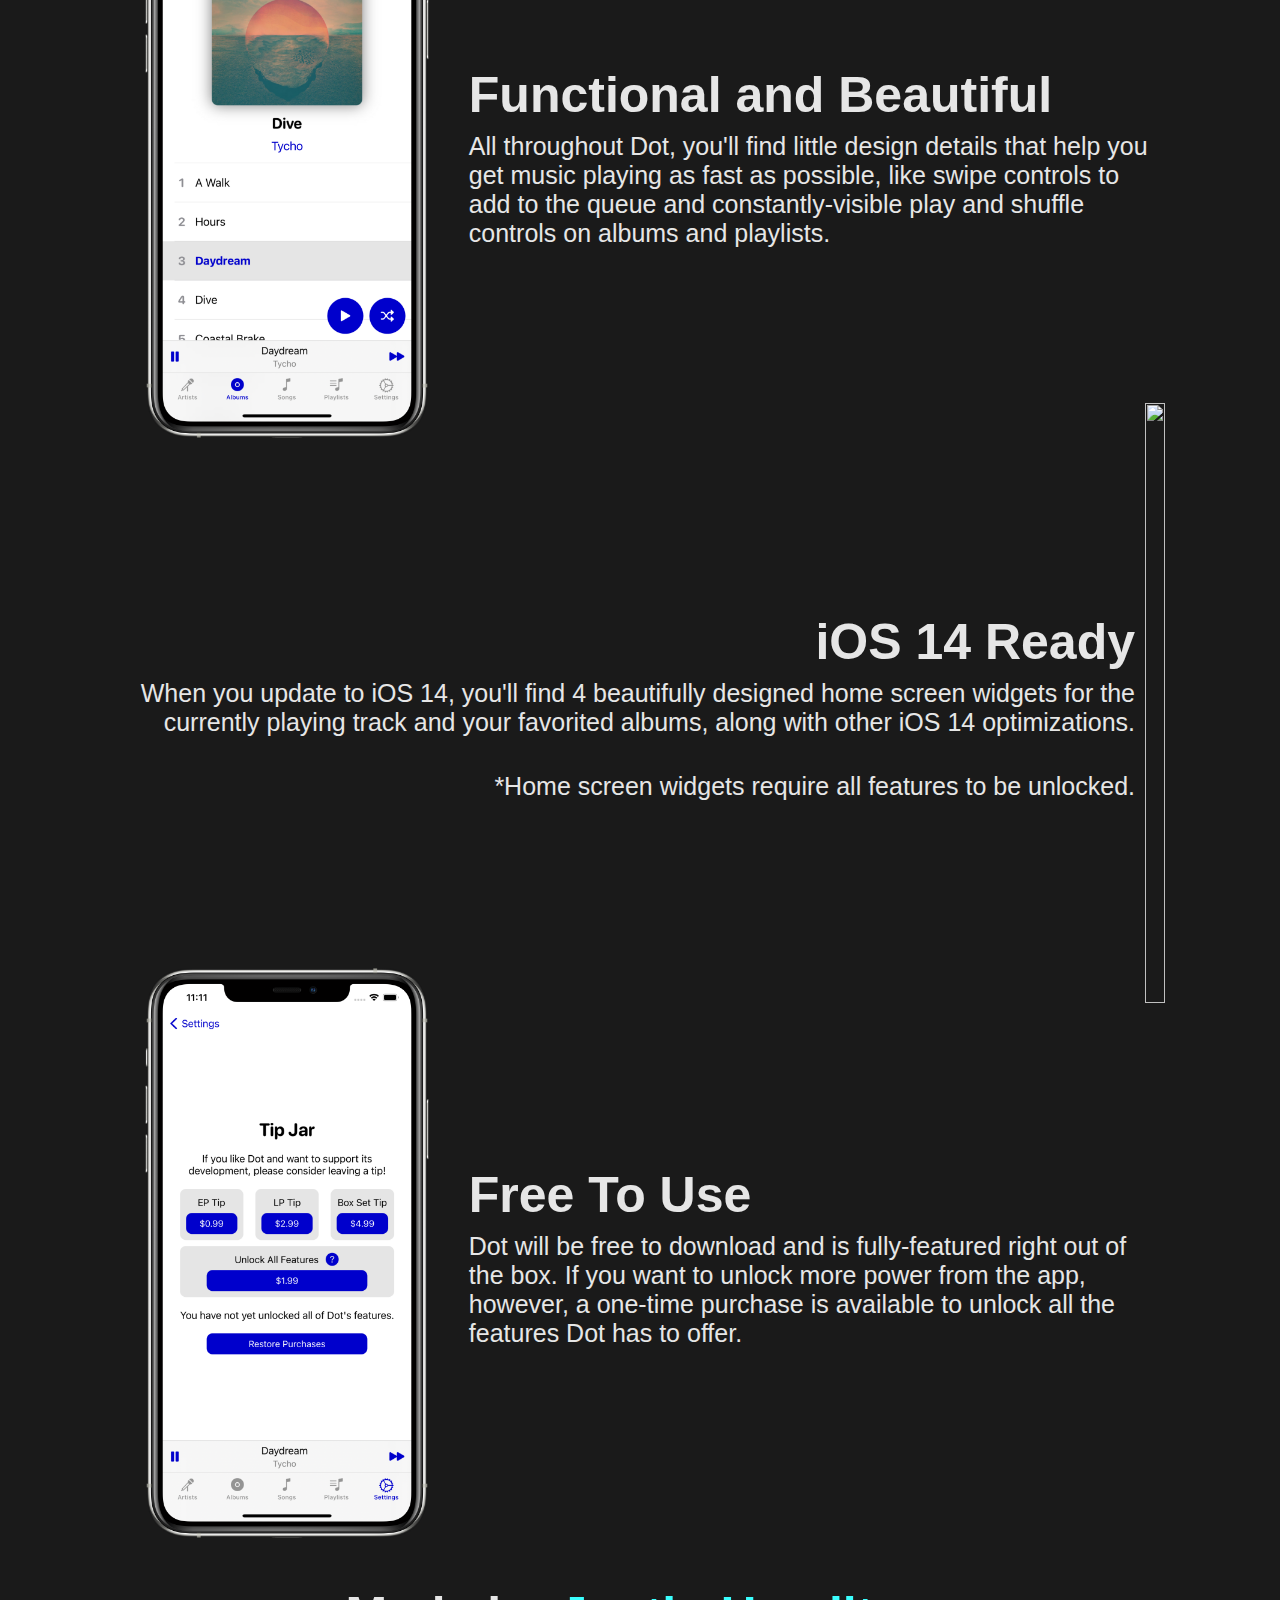
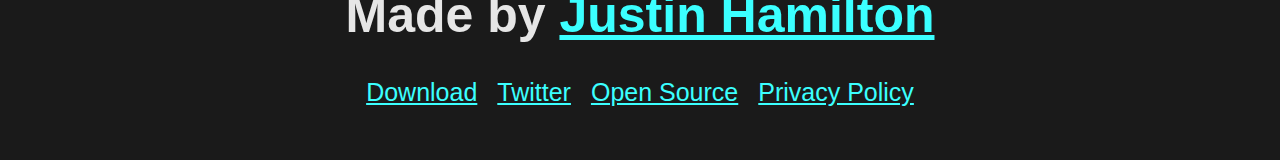
==== commit 2306a167: "add ios 14 stuff" ====
--- a/index.html
+++ b/index.html
@@ -57,7 +57,7 @@
 						<div class="featureDescriptionLeft">
 							<h1 class="featureTitle">iOS 14 Ready</h1>
 							<p class="featureDescriptionSubtitle">When you update to iOS 14, you'll find 4 beautifully designed home screen widgets for the currently playing track and your favorited albums, along with other iOS 14 optimizations.</p>
-							<p class="featureDescriptionSubtitle" style="font-size:25px; margin-top:10px;">*These features will be available once iOS 14 is released.</p>
+							<p class="featureDescriptionSubtitle" style="font-size:25px; margin-top:10px;">*Home screen widgets require all features to be unlocked.</p>
 						</div>
 						<div class="featurePreview">
 							<img class="screenshot" src="images/sc4.png"></img>
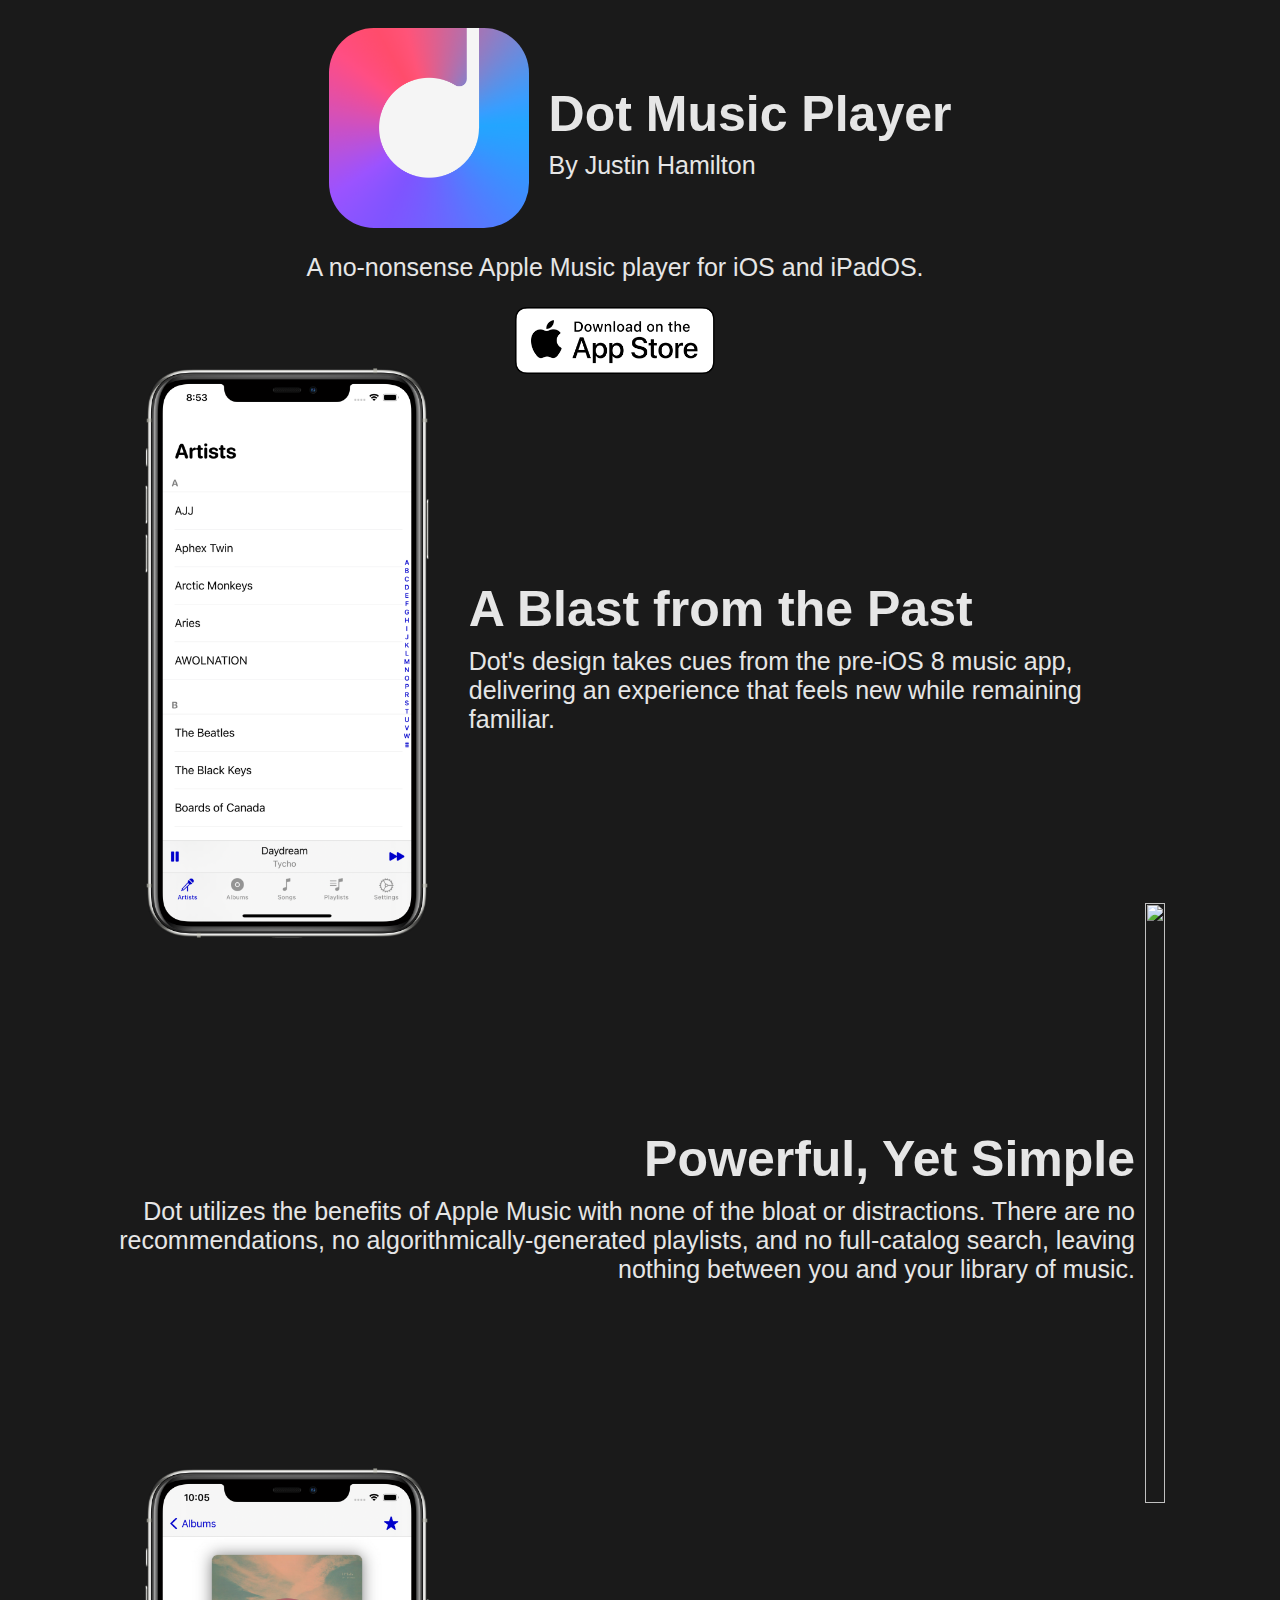
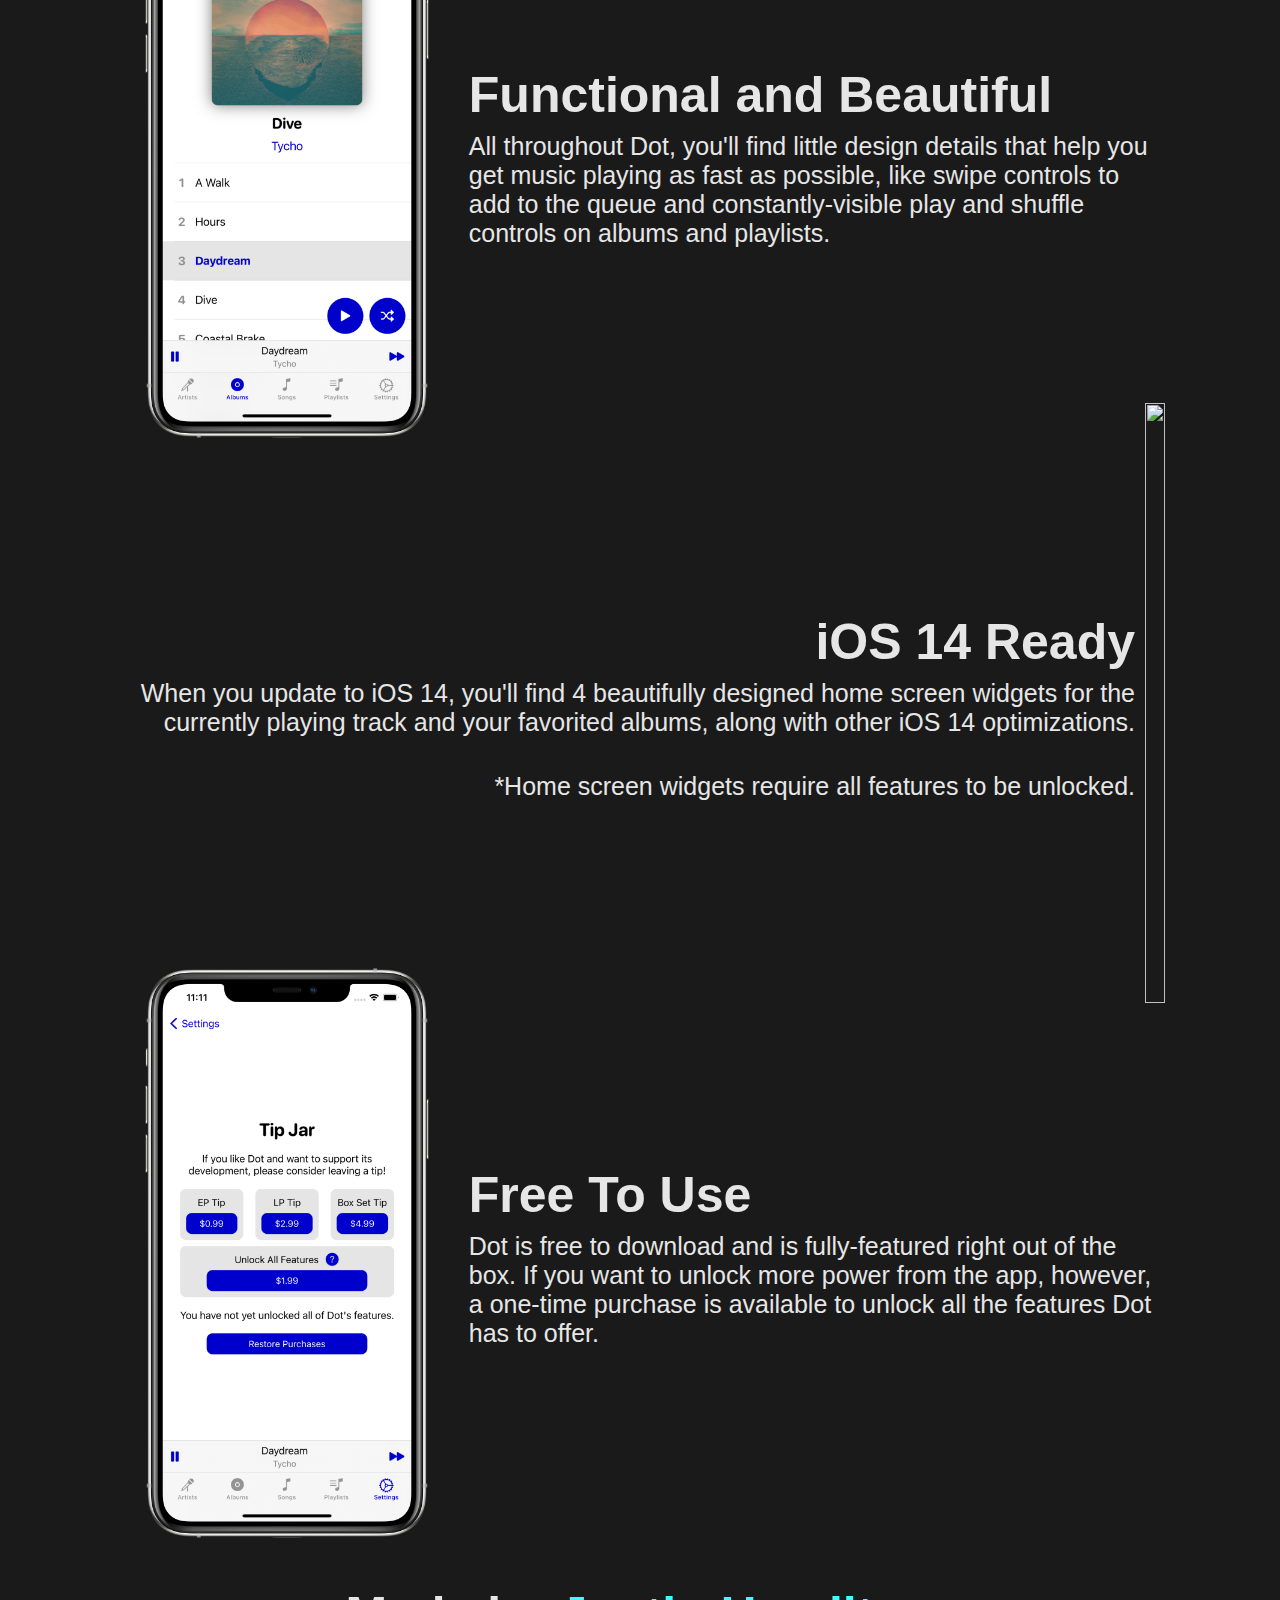
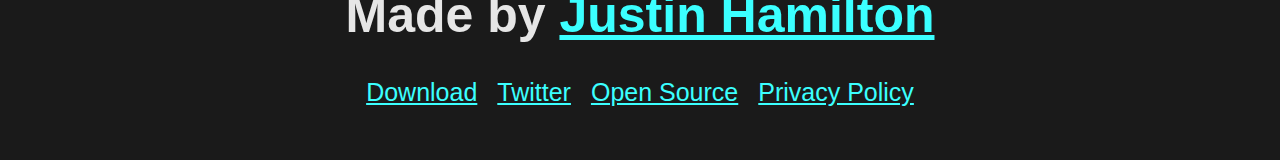
==== commit f7790228: "index wording" ====
--- a/index.html
+++ b/index.html
@@ -70,7 +70,7 @@
 						</div>
 						<div class="featureDescriptionRight" textAlign="left">
 							<h1 class="featureTitle">Free To Use</h1>
-							<p class="featureDescriptionSubtitle">Dot will be free to download and is fully-featured right out of the box. If you want to unlock more power from the app, however, a one-time purchase is available to unlock all the features Dot has to offer.</p>
+							<p class="featureDescriptionSubtitle">Dot is free to download and is fully-featured right out of the box. If you want to unlock more power from the app, however, a one-time purchase is available to unlock all the features Dot has to offer.</p>
 						</div>
 					</div>
 				</div>
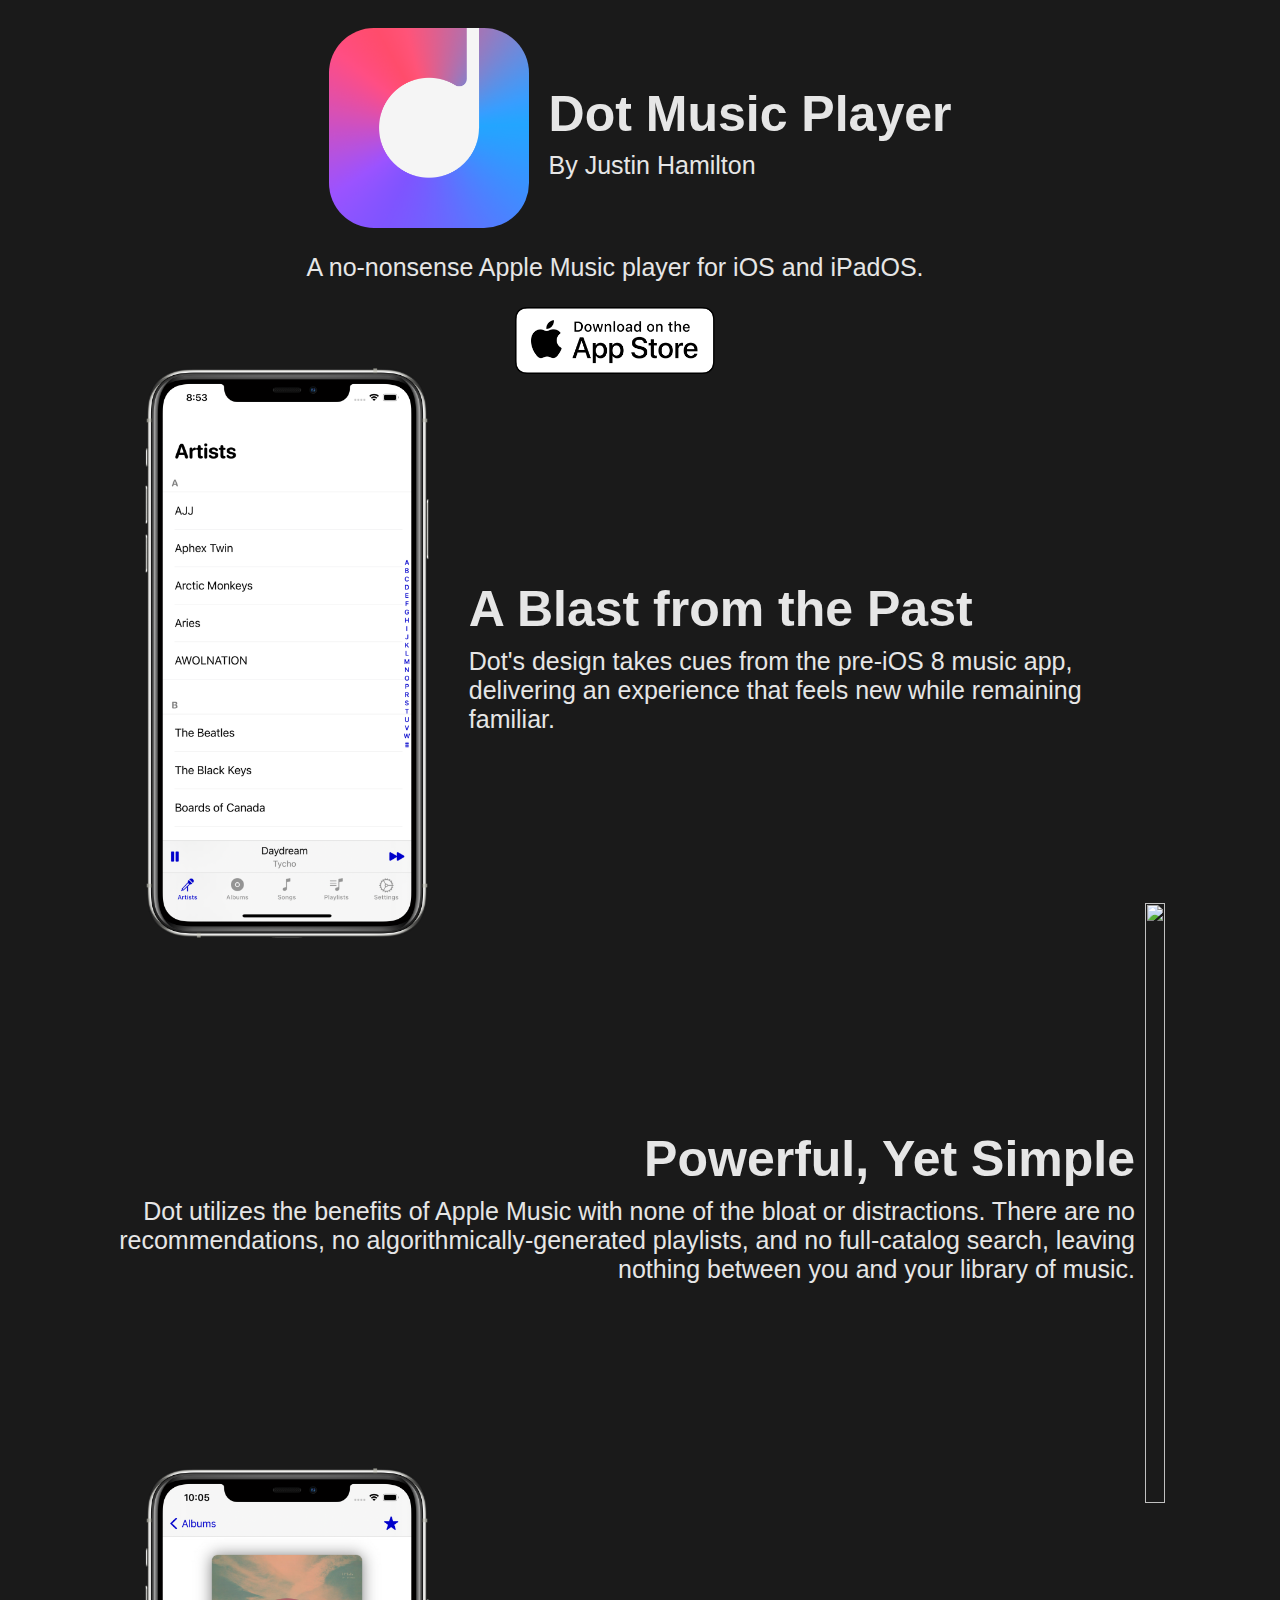
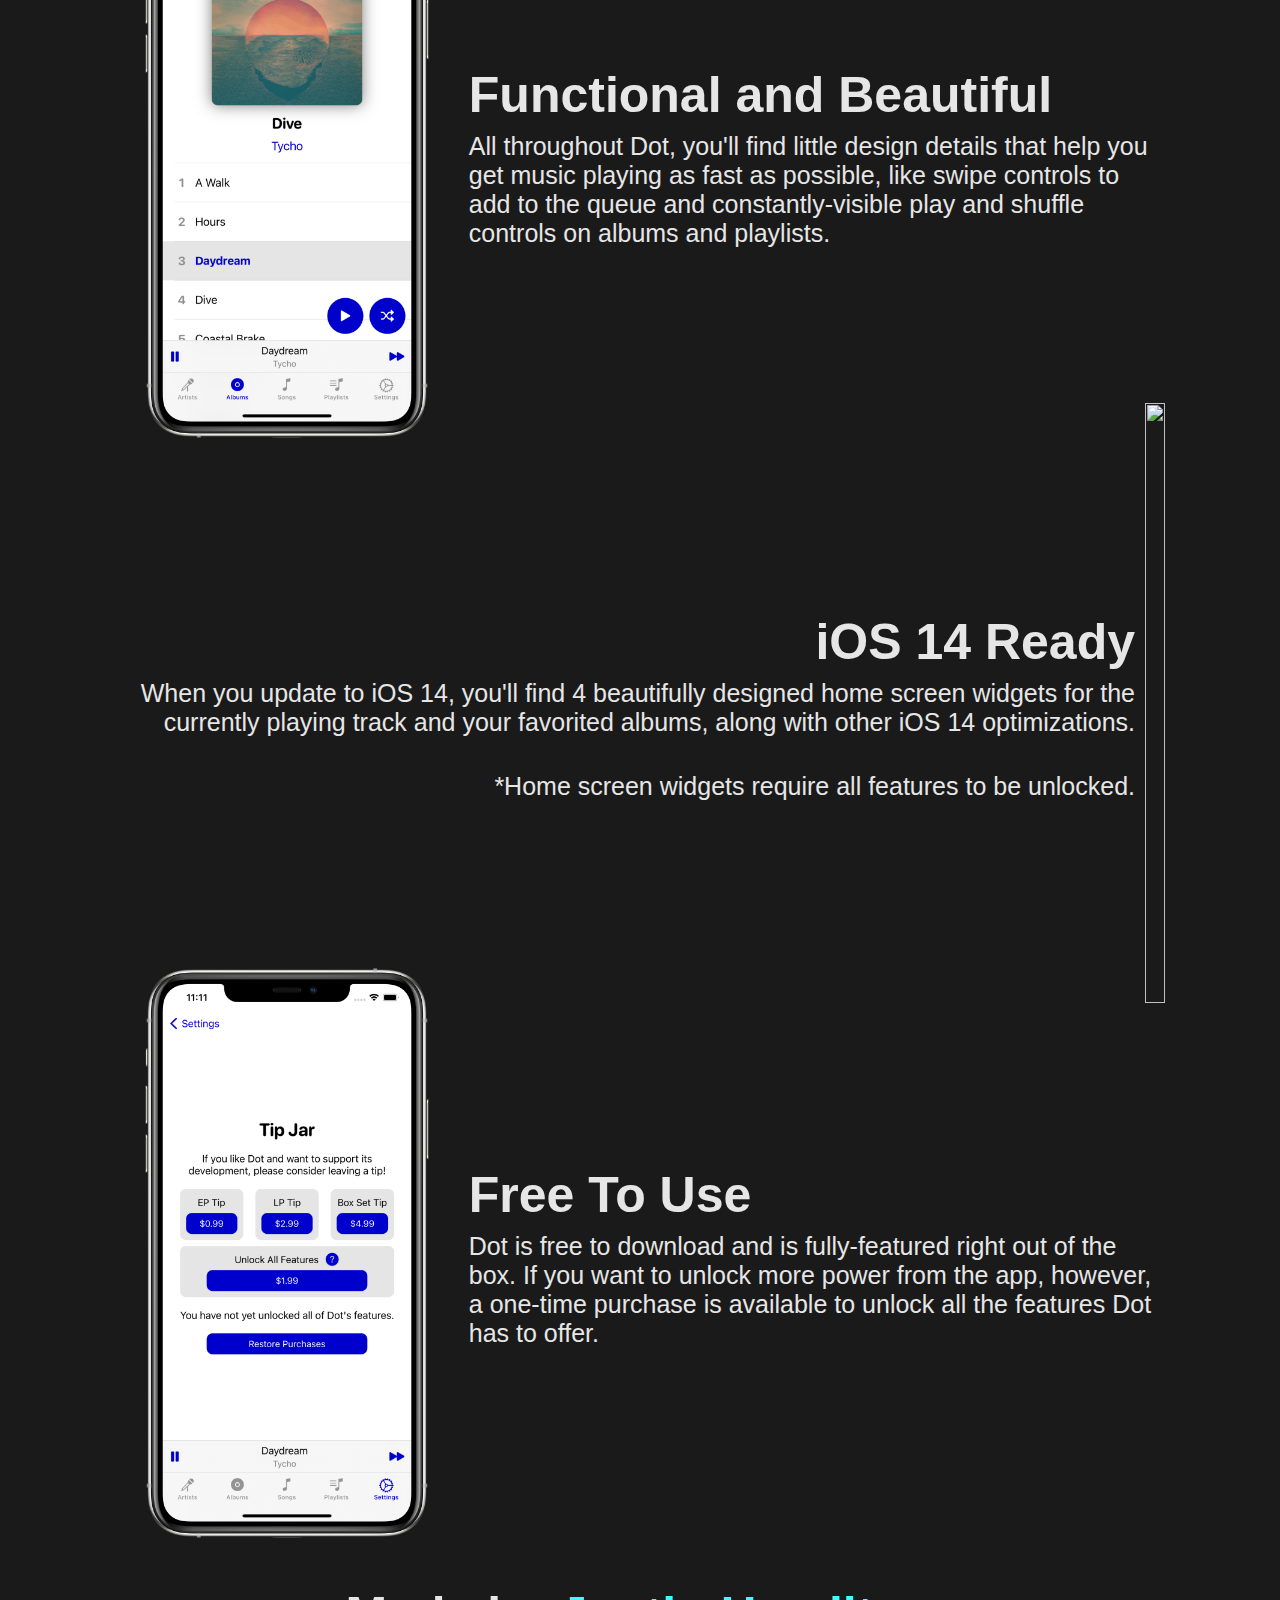
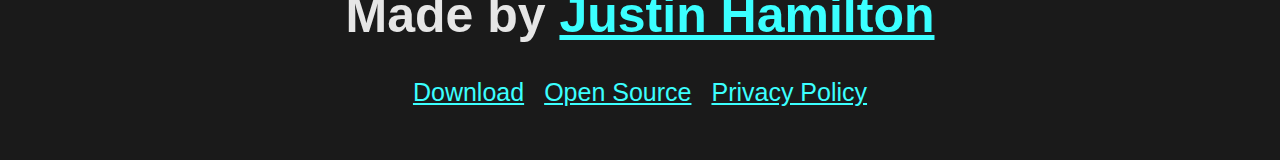
==== commit d9a102d8: "Update index.html" ====
--- a/index.html
+++ b/index.html
@@ -79,7 +79,6 @@
 					<h1>Made by <a href="https://www.jwhamilton.co">Justin Hamilton</a></h1>
 					<div id="footerLinks">
 						<a href="https://apps.apple.com/us/app/id1510755057"><p id="firstLink" class="footerLink">Download</p></a>
-						<p class="footerLink"><a href="https://www.twitter.com/jwhamilton_">Twitter</a></p>
 						<p class="footerLink"><a href="/opensource">Open Source</a></p>
 						<p class="footerLink"><a href="/privacypolicy">Privacy Policy</a></p>
 					</div>
